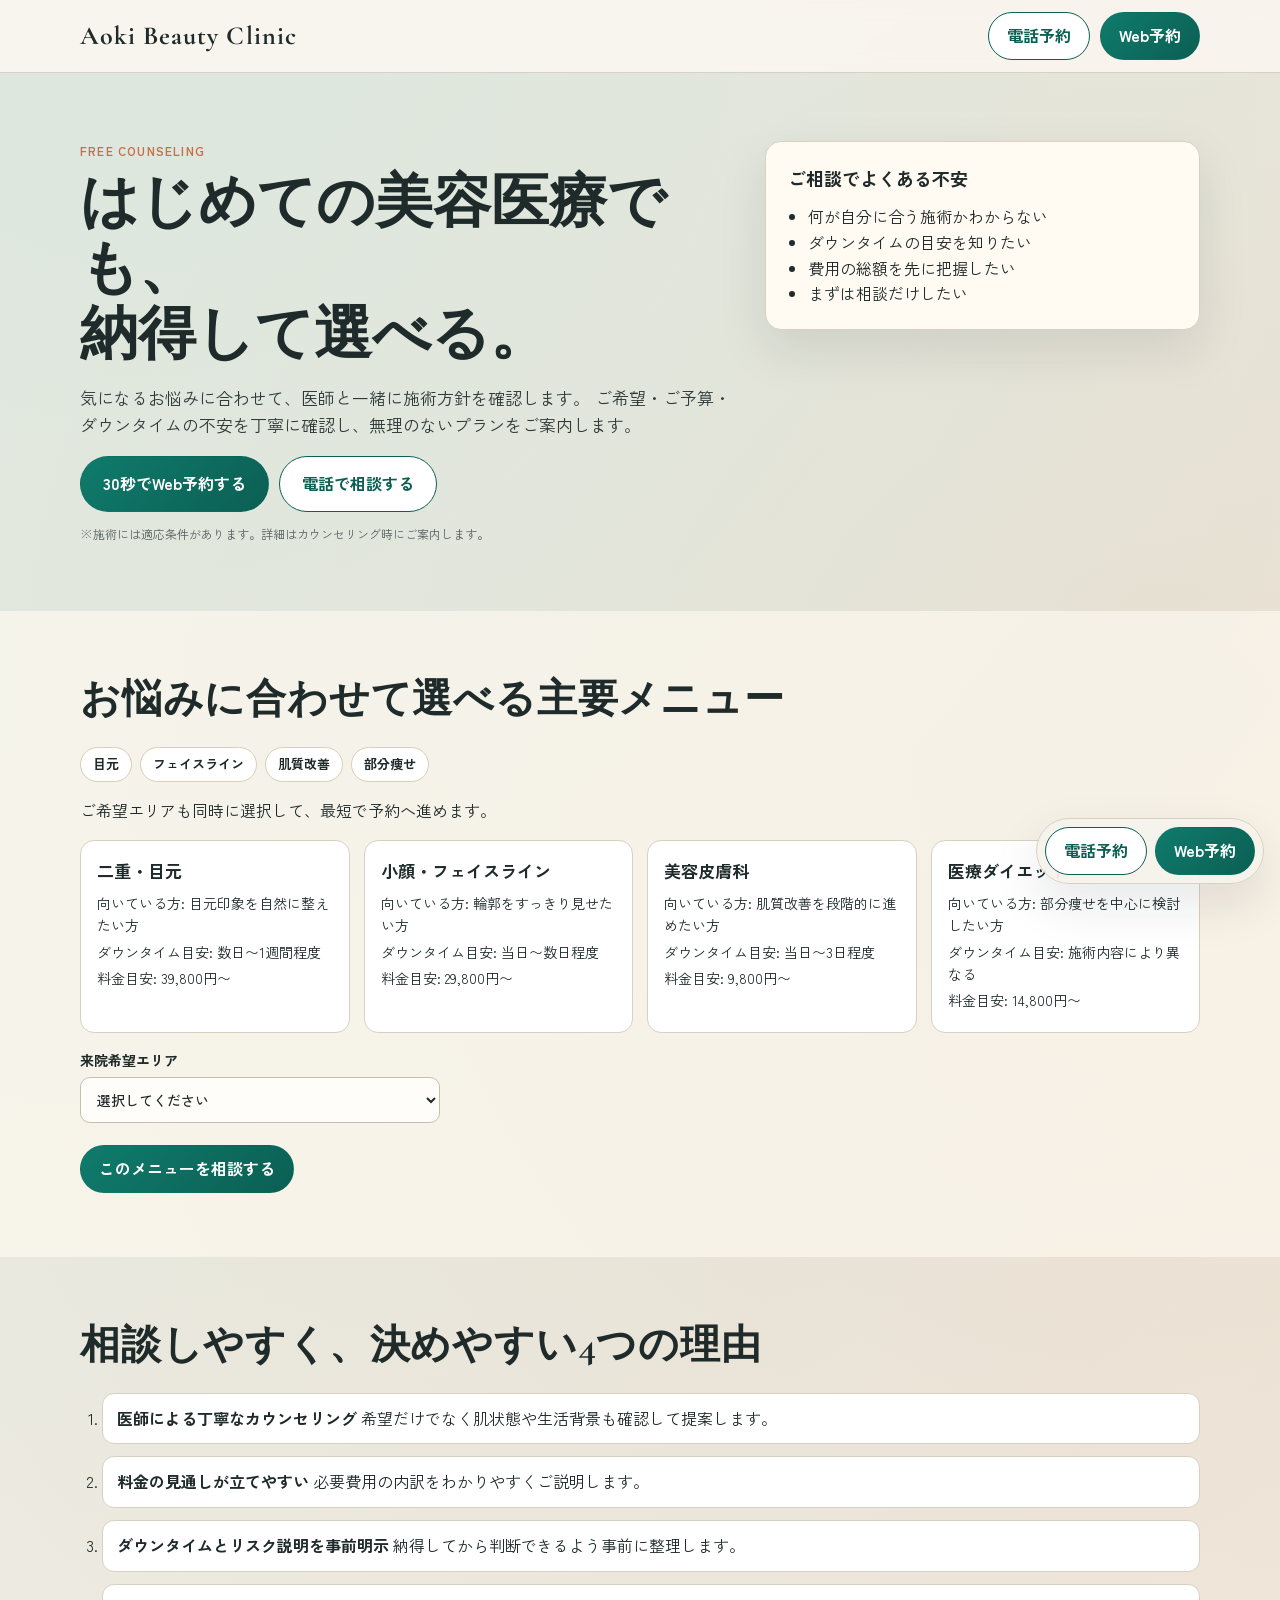
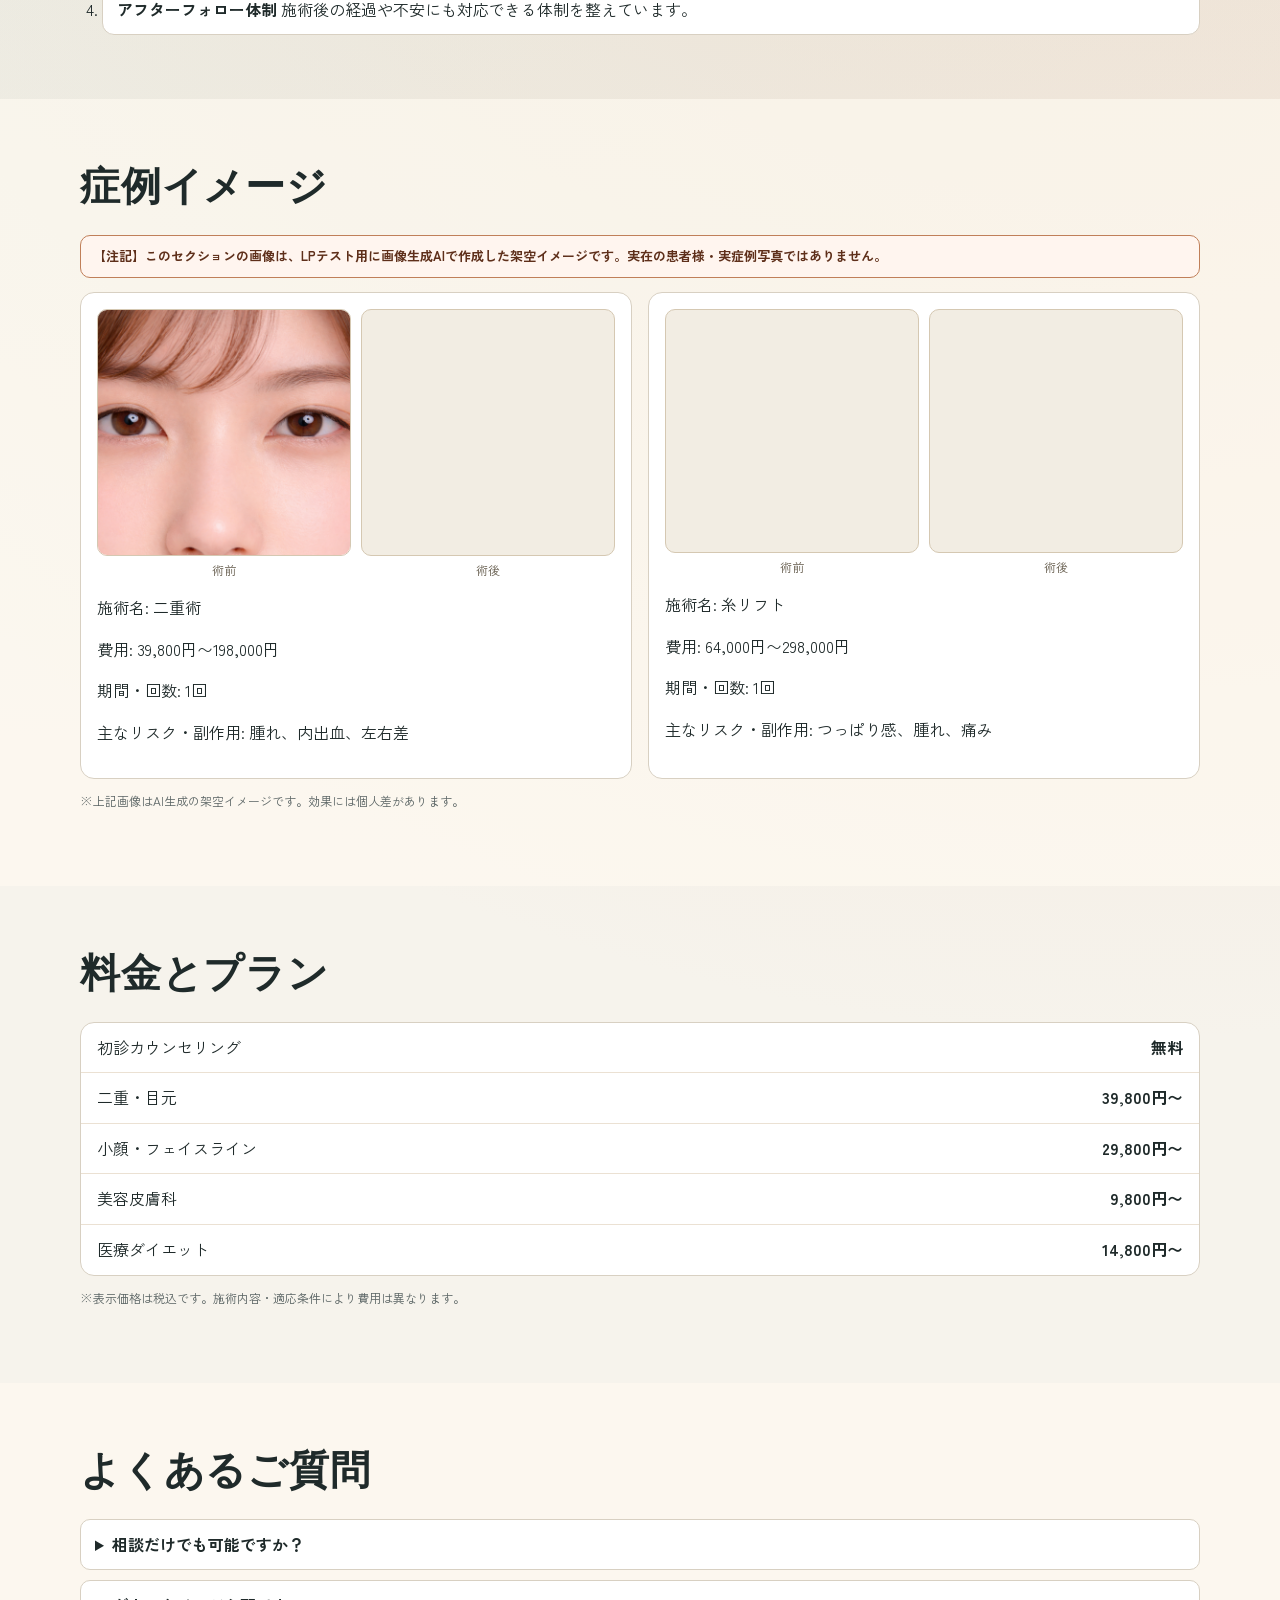
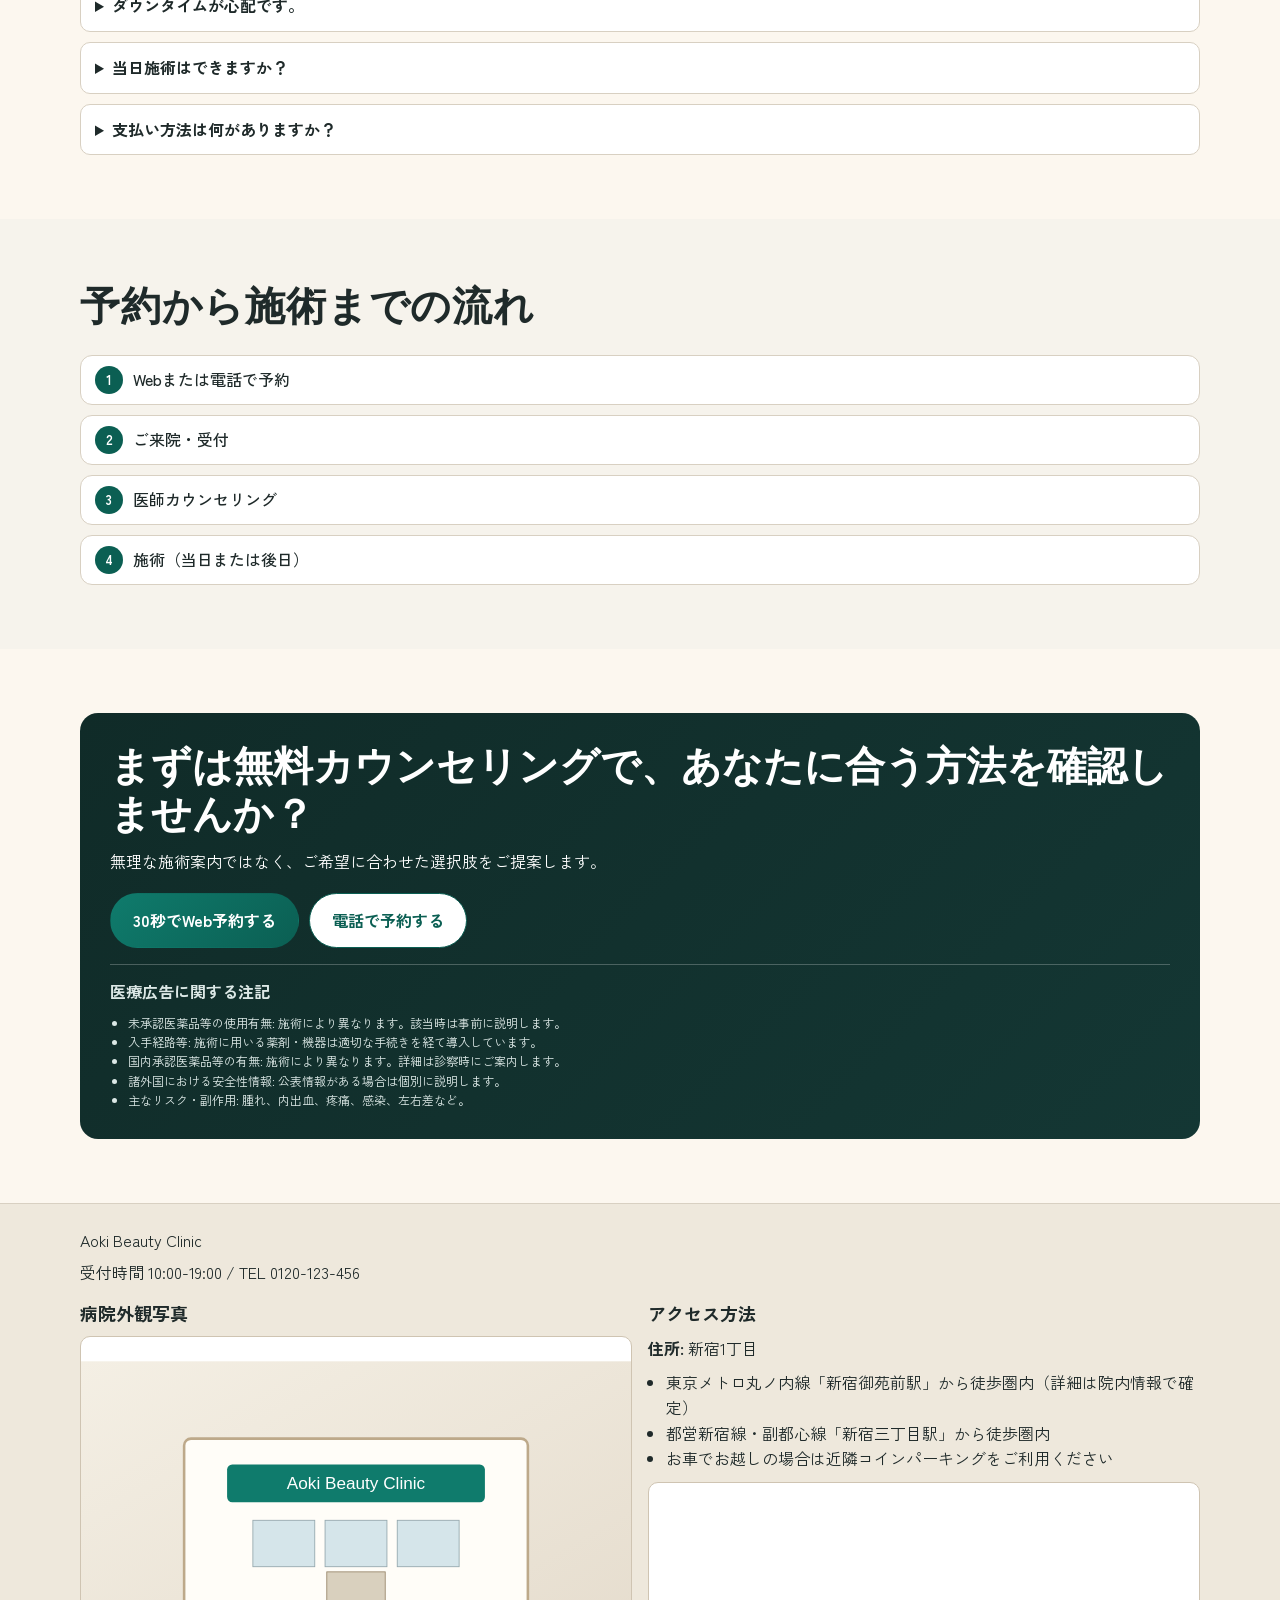
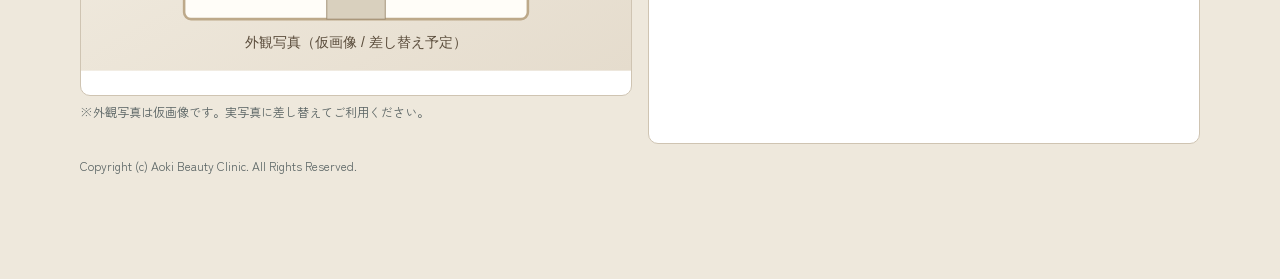
==== index.html @ e7539a64 "Add files via upload" ====
﻿<!doctype html>
<html lang="ja">
<head>
  <meta charset="UTF-8">
  <meta name="viewport" content="width=device-width, initial-scale=1">
  <title>無料カウンセリング予約 | Aoki Beauty Clinic</title>
  <meta name="description" content="はじめての美容医療でも納得して選べる。お悩みに合わせて医師が最適な施術をご提案。まずは無料カウンセリング予約へ。">
  <meta name="robots" content="index,follow">
  <link rel="canonical" href="https://example.com/lp/ad-lp-v1/">
  <meta property="og:type" content="website">
  <meta property="og:locale" content="ja_JP">
  <meta property="og:site_name" content="Aoki Beauty Clinic">
  <meta property="og:title" content="無料カウンセリング予約 | Aoki Beauty Clinic">
  <meta property="og:description" content="はじめての美容医療でも納得して選べる。お悩みに合わせて医師が施術方針をご提案。">
  <meta property="og:url" content="https://example.com/lp/ad-lp-v1/">
  <meta property="og:image" content="https://example.com/lp/ad-lp-v1/images/case-double-eyelid-after.jpg">
  <meta name="twitter:card" content="summary_large_image">
  <meta name="twitter:title" content="無料カウンセリング予約 | Aoki Beauty Clinic">
  <meta name="twitter:description" content="お悩みに合わせて施術方針を確認。まずは無料カウンセリングへ。">
  <meta name="twitter:image" content="https://example.com/lp/ad-lp-v1/images/case-double-eyelid-after.jpg">
  <link rel="preconnect" href="https://fonts.googleapis.com">
  <link rel="preconnect" href="https://fonts.gstatic.com" crossorigin>
  <link href="https://fonts.googleapis.com/css2?family=Cormorant+Garamond:wght@500;700&family=Zen+Kaku+Gothic+New:wght@400;500;700&display=swap" rel="stylesheet">
  <link rel="stylesheet" href="./assets/css/styles.css">
  <script>
    window.lpTrackingConfig = window.lpTrackingConfig || {
      gtmId: "",
      ga4Id: "",
      ga4SecondaryId: "",
      googleAdsId: "",
      googleAdsWebLabel: "",
      googleAdsTelLabel: "",
      metaPixelId: ""
    };
  </script>
  <script src="./assets/js/tracking-config.js"></script>
</head>
<body>
  <header class="lp-header">
    <div class="container lp-header-inner">
      <a href="#top" class="brand" aria-label="Aoki Beauty Clinic">Aoki Beauty Clinic</a>
      <div class="header-cta">
        <a class="btn btn-ghost" href="./phone-options.html" data-track="header_cta_tel_click">電話予約</a>
        <a class="btn btn-primary" href="./reservation-options.html" data-track="header_cta_web_click">Web予約</a>
      </div>
    </div>
  </header>

  <main id="top">
    <section class="hero">
      <div class="container hero-grid">
        <div class="hero-copy">
          <p class="eyebrow" data-reveal>FREE COUNSELING</p>
          <h1 data-reveal>はじめての美容医療でも、<br>納得して選べる。</h1>
          <p class="hero-lead" data-reveal>
            気になるお悩みに合わせて、医師と一緒に施術方針を確認します。
            ご希望・ご予算・ダウンタイムの不安を丁寧に確認し、無理のないプランをご案内します。
          </p>
          <div class="hero-cta" data-reveal>
            <a class="btn btn-primary btn-lg" href="./reservation-options.html" data-track="fv_cta_web_click">30秒でWeb予約する</a>
            <a class="btn btn-ghost btn-lg" href="./phone-options.html" data-track="fv_cta_tel_click">電話で相談する</a>
          </div>
          <p class="note" data-reveal>※施術には適応条件があります。詳細はカウンセリング時にご案内します。</p>
        </div>
        <aside class="hero-panel" data-reveal>
          <h2>ご相談でよくある不安</h2>
          <ul>
            <li>何が自分に合う施術かわからない</li>
            <li>ダウンタイムの目安を知りたい</li>
            <li>費用の総額を先に把握したい</li>
            <li>まずは相談だけしたい</li>
          </ul>
        </aside>
      </div>
    </section>

    <section class="section menu" id="menu">
      <div class="container">
        <h2 class="section-title" data-reveal>お悩みに合わせて選べる主要メニュー</h2>
        <div class="pain-tags" data-reveal>
          <span>目元</span>
          <span>フェイスライン</span>
          <span>肌質改善</span>
          <span>部分痩せ</span>
        </div>
        <p data-reveal>ご希望エリアも同時に選択して、最短で予約へ進めます。</p>
        <div class="cards">
          <article class="card" data-reveal>
            <h3>二重・目元</h3>
            <p>向いている方: 目元印象を自然に整えたい方</p>
            <p>ダウンタイム目安: 数日〜1週間程度</p>
            <p>料金目安: 39,800円〜</p>
          </article>
          <article class="card" data-reveal>
            <h3>小顔・フェイスライン</h3>
            <p>向いている方: 輪郭をすっきり見せたい方</p>
            <p>ダウンタイム目安: 当日〜数日程度</p>
            <p>料金目安: 29,800円〜</p>
          </article>
          <article class="card" data-reveal>
            <h3>美容皮膚科</h3>
            <p>向いている方: 肌質改善を段階的に進めたい方</p>
            <p>ダウンタイム目安: 当日〜3日程度</p>
            <p>料金目安: 9,800円〜</p>
          </article>
          <article class="card" data-reveal>
            <h3>医療ダイエット</h3>
            <p>向いている方: 部分痩せを中心に検討したい方</p>
            <p>ダウンタイム目安: 施術内容により異なる</p>
            <p>料金目安: 14,800円〜</p>
          </article>
        </div>
        <div class="quick-select" data-reveal>
          <label for="area-pick">
            来院希望エリア
            <select id="area-pick" name="area_pick" data-track="area_select_change">
              <option value="">選択してください</option>
              <option value="tokyo">東京</option>
              <option value="kanto">関東</option>
              <option value="kansai">関西</option>
              <option value="other">その他</option>
            </select>
          </label>
        </div>
        <div class="section-cta" data-reveal>
          <a class="btn btn-primary" href="./reservation-options.html" data-track="mid_cta_web_click">このメニューを相談する</a>
        </div>
      </div>
    </section>

    <section class="section reasons" id="reasons">
      <div class="container">
        <h2 class="section-title" data-reveal>相談しやすく、決めやすい4つの理由</h2>
        <ol class="reason-list">
          <li data-reveal><strong>医師による丁寧なカウンセリング</strong> 希望だけでなく肌状態や生活背景も確認して提案します。</li>
          <li data-reveal><strong>料金の見通しが立てやすい</strong> 必要費用の内訳をわかりやすくご説明します。</li>
          <li data-reveal><strong>ダウンタイムとリスク説明を事前明示</strong> 納得してから判断できるよう事前に整理します。</li>
          <li data-reveal><strong>アフターフォロー体制</strong> 施術後の経過や不安にも対応できる体制を整えています。</li>
        </ol>
      </div>
    </section>

    <section class="section case" id="case">
      <div class="container">
        <h2 class="section-title" data-reveal>症例イメージ</h2>
        <p class="ai-disclaimer" data-reveal>
          【注記】このセクションの画像は、LPテスト用に画像生成AIで作成した架空イメージです。実在の患者様・実症例写真ではありません。
        </p>
        <div class="case-grid">
          <article class="case-card" data-reveal>
            <div class="case-photo-grid" aria-label="二重術の症例写真">
              <figure>
                <img src="./assets/images/case-double-eyelid-before.jpg" width="246" height="247" loading="lazy" decoding="async" alt="二重術 症例 術前">
                <figcaption>術前</figcaption>
              </figure>
              <figure>
                <img src="./assets/images/case-double-eyelid-after.jpg" width="246" height="247" loading="lazy" decoding="async" alt="二重術 症例 術後">
                <figcaption>術後</figcaption>
              </figure>
            </div>
            <p>施術名: 二重術</p>
            <p>費用: 39,800円〜198,000円</p>
            <p>期間・回数: 1回</p>
            <p>主なリスク・副作用: 腫れ、内出血、左右差</p>
          </article>
          <article class="case-card" data-reveal>
            <div class="case-photo-grid" aria-label="糸リフトの症例写真">
              <figure>
                <img src="./assets/images/case-threadlift-before.jpg" width="500" height="244" loading="lazy" decoding="async" alt="糸リフト 症例 術前">
                <figcaption>術前</figcaption>
              </figure>
              <figure>
                <img src="./assets/images/case-threadlift-after.jpg" width="500" height="244" loading="lazy" decoding="async" alt="糸リフト 症例 術後">
                <figcaption>術後</figcaption>
              </figure>
            </div>
            <p>施術名: 糸リフト</p>
            <p>費用: 64,000円〜298,000円</p>
            <p>期間・回数: 1回</p>
            <p>主なリスク・副作用: つっぱり感、腫れ、痛み</p>
          </article>
        </div>
        <p class="note" data-reveal>※上記画像はAI生成の架空イメージです。効果には個人差があります。</p>
      </div>
    </section>

    <section class="section pricing" id="pricing">
      <div class="container">
        <h2 class="section-title" data-reveal>料金とプラン</h2>
        <div class="price-table" data-reveal>
          <div class="price-row">
            <p>初診カウンセリング</p>
            <p>無料</p>
          </div>
          <div class="price-row">
            <p>二重・目元</p>
            <p>39,800円〜</p>
          </div>
          <div class="price-row">
            <p>小顔・フェイスライン</p>
            <p>29,800円〜</p>
          </div>
          <div class="price-row">
            <p>美容皮膚科</p>
            <p>9,800円〜</p>
          </div>
          <div class="price-row">
            <p>医療ダイエット</p>
            <p>14,800円〜</p>
          </div>
        </div>
        <p class="note" data-reveal>※表示価格は税込です。施術内容・適応条件により費用は異なります。</p>
      </div>
    </section>

    <section class="section faq" id="faq">
      <div class="container">
        <h2 class="section-title" data-reveal>よくあるご質問</h2>
        <div class="faq-list">
          <details data-reveal>
            <summary>相談だけでも可能ですか？</summary>
            <p>はい。ご相談のみでも問題ありません。</p>
          </details>
          <details data-reveal>
            <summary>ダウンタイムが心配です。</summary>
            <p>施術ごとに目安をお伝えし、生活に合わせた選択を一緒に検討します。</p>
          </details>
          <details data-reveal>
            <summary>当日施術はできますか？</summary>
            <p>施術内容や予約状況によって異なります。まずはご相談ください。</p>
          </details>
          <details data-reveal>
            <summary>支払い方法は何がありますか？</summary>
            <p>現金・各種決済方法をご利用いただけます。詳細は来院時にご案内します。</p>
          </details>
        </div>
      </div>
    </section>

    <section class="section flow" id="flow">
      <div class="container">
        <h2 class="section-title" data-reveal>予約から施術までの流れ</h2>
        <ol class="flow-list">
          <li data-reveal><span>1</span>Webまたは電話で予約</li>
          <li data-reveal><span>2</span>ご来院・受付</li>
          <li data-reveal><span>3</span>医師カウンセリング</li>
          <li data-reveal><span>4</span>施術（当日または後日）</li>
        </ol>
      </div>
    </section>

    <section class="section final-cta" id="cta">
      <div class="container" data-reveal>
        <h2>まずは無料カウンセリングで、あなたに合う方法を確認しませんか？</h2>
        <p>無理な施術案内ではなく、ご希望に合わせた選択肢をご提案します。</p>
        <div class="final-cta-buttons">
          <a class="btn btn-primary btn-lg" href="./reservation-options.html" data-track="footer_cta_web_click">30秒でWeb予約する</a>
          <a class="btn btn-ghost btn-lg" href="./phone-options.html" data-track="footer_cta_tel_click">電話で予約する</a>
        </div>
        <div class="legal-inline">
          <h3>医療広告に関する注記</h3>
          <ul>
            <li>未承認医薬品等の使用有無: 施術により異なります。該当時は事前に説明します。</li>
            <li>入手経路等: 施術に用いる薬剤・機器は適切な手続きを経て導入しています。</li>
            <li>国内承認医薬品等の有無: 施術により異なります。詳細は診察時にご案内します。</li>
            <li>諸外国における安全性情報: 公表情報がある場合は個別に説明します。</li>
            <li>主なリスク・副作用: 腫れ、内出血、疼痛、感染、左右差など。</li>
          </ul>
        </div>
      </div>
    </section>
  </main>

  <footer class="lp-footer">
    <div class="container footer-inner">
      <p>Aoki Beauty Clinic</p>
      <p>受付時間 10:00-19:00 / TEL 0120-123-456</p>
      <section class="footer-access" aria-label="アクセス情報">
        <div class="footer-access-photo">
          <h3>病院外観写真</h3>
          <figure>
            <img src="./assets/images/clinic-exterior-placeholder.svg" width="640" height="360" loading="lazy" decoding="async" alt="病院外観写真（仮画像）">
            <figcaption>※外観写真は仮画像です。実写真に差し替えてご利用ください。</figcaption>
          </figure>
        </div>
        <div class="footer-access-info">
          <h3>アクセス方法</h3>
          <p><strong>住所:</strong> 新宿1丁目</p>
          <ul>
            <li>東京メトロ丸ノ内線「新宿御苑前駅」から徒歩圏内（詳細は院内情報で確定）</li>
            <li>都営新宿線・副都心線「新宿三丁目駅」から徒歩圏内</li>
            <li>お車でお越しの場合は近隣コインパーキングをご利用ください</li>
          </ul>
          <div class="map-wrap">
            <iframe
              title="Aoki Beauty Clinic アクセスマップ（新宿1丁目）"
              src="https://www.google.com/maps?q=%E6%96%B0%E5%AE%BF1%E4%B8%81%E7%9B%AE&output=embed"
              loading="lazy"
              referrerpolicy="no-referrer-when-downgrade"
              allowfullscreen>
            </iframe>
          </div>
        </div>
      </section>
      <p class="small">Copyright (c) Aoki Beauty Clinic. All Rights Reserved.</p>
    </div>
  </footer>

  <div class="sticky-cta" aria-label="固定予約導線">
    <a class="btn btn-ghost" href="./phone-options.html" data-track="sticky_cta_tel_click">電話予約</a>
    <a class="btn btn-primary" href="./reservation-options.html" data-track="sticky_cta_web_click">Web予約</a>
  </div>

  <script src="./assets/js/app.js"></script>
</body>
</html>
---- assets/css/styles.css ----
﻿:root {
  --bg: #f6f3ec;
  --bg-soft: #f0eadf;
  --paper: #fffaf2;
  --ink: #1f2a2a;
  --muted: #5a6464;
  --brand: #0f7b6c;
  --brand-dark: #0b5f53;
  --accent: #c86e47;
  --line: #d8d0c2;
  --radius: 16px;
  --shadow: 0 20px 50px rgba(19, 27, 26, 0.1);
}

* {
  box-sizing: border-box;
}

html,
body {
  margin: 0;
  padding: 0;
}

body {
  font-family: "Zen Kaku Gothic New", sans-serif;
  color: var(--ink);
  background:
    radial-gradient(circle at 10% 0%, #dce7de 0, transparent 45%),
    radial-gradient(circle at 90% 15%, #f0d8c6 0, transparent 42%),
    var(--bg);
  line-height: 1.6;
}

.container {
  width: min(1120px, 92%);
  margin: 0 auto;
}

.lp-header {
  position: sticky;
  top: 0;
  z-index: 60;
  background: rgba(250, 246, 239, 0.92);
  border-bottom: 1px solid var(--line);
  backdrop-filter: blur(8px);
}

.lp-header-inner {
  display: flex;
  align-items: center;
  justify-content: space-between;
  padding: 12px 0;
  gap: 16px;
}

.brand {
  text-decoration: none;
  color: var(--ink);
  font: 700 26px/1.1 "Cormorant Garamond", serif;
  letter-spacing: 0.04em;
}

.header-cta {
  display: flex;
  gap: 10px;
}

.btn {
  display: inline-flex;
  align-items: center;
  justify-content: center;
  border-radius: 999px;
  text-decoration: none;
  font-weight: 700;
  border: 1px solid transparent;
  transition: transform 0.2s ease, background-color 0.2s ease, color 0.2s ease;
  padding: 10px 18px;
}

.btn:hover {
  transform: translateY(-1px);
}

.btn-lg {
  padding: 14px 22px;
}

.btn-primary {
  color: #fff;
  background: linear-gradient(135deg, var(--brand), var(--brand-dark));
}

.btn-primary:hover {
  background: linear-gradient(135deg, #0b8978, #0a5349);
}

.btn-ghost {
  color: var(--brand-dark);
  background: #fff;
  border-color: var(--brand-dark);
}

.btn-ghost:hover {
  color: #fff;
  background: var(--brand-dark);
}

.hero {
  padding: 68px 0 56px;
}

.hero-grid {
  display: grid;
  grid-template-columns: 1.2fr 0.8fr;
  gap: 32px;
  align-items: start;
}

.eyebrow {
  margin: 0;
  color: var(--accent);
  letter-spacing: 0.1em;
  font-weight: 700;
  font-size: 12px;
}

h1 {
  margin: 10px 0 16px;
  font: 700 clamp(32px, 5vw, 58px)/1.14 "Cormorant Garamond", serif;
}

.hero-lead {
  margin: 0 0 18px;
  font-size: 17px;
  color: #2f3b3a;
}

.hero-cta {
  display: flex;
  flex-wrap: wrap;
  gap: 10px;
}

.note {
  color: var(--muted);
  font-size: 12px;
  margin-top: 12px;
}

.hero-panel {
  background: var(--paper);
  border: 1px solid var(--line);
  border-radius: var(--radius);
  box-shadow: var(--shadow);
  padding: 22px;
}

.hero-panel h2 {
  margin: 0 0 12px;
  font-size: 18px;
}

.hero-panel ul {
  margin: 0;
  padding-left: 20px;
}

.section {
  padding: 64px 0;
}

.section:nth-child(even) {
  background: rgba(255, 250, 242, 0.65);
}

.section-title {
  margin: 0 0 24px;
  font: 700 clamp(27px, 4vw, 40px)/1.2 "Cormorant Garamond", serif;
  letter-spacing: 0.02em;
}

.pain-tags {
  display: flex;
  flex-wrap: wrap;
  gap: 8px;
  margin-bottom: 14px;
}

.pain-tags span {
  display: inline-flex;
  padding: 6px 12px;
  border-radius: 999px;
  border: 1px solid #dbcdb6;
  background: #fff;
  font-size: 13px;
  font-weight: 700;
}

.cards {
  display: grid;
  grid-template-columns: repeat(4, 1fr);
  gap: 14px;
}

.card {
  background: #fff;
  border: 1px solid var(--line);
  border-radius: 14px;
  padding: 16px;
}

.card h3 {
  margin: 0 0 8px;
  font-size: 17px;
}

.card p {
  margin: 4px 0;
  font-size: 14px;
}

.section-cta {
  margin-top: 22px;
}

.quick-select {
  margin-top: 16px;
}

.quick-select label {
  display: grid;
  gap: 6px;
  max-width: 360px;
  font-weight: 700;
  font-size: 14px;
}

.quick-select select {
  border: 1px solid #c8bfaf;
  border-radius: 10px;
  padding: 11px 12px;
  font: 500 14px/1.2 "Zen Kaku Gothic New", sans-serif;
  background: #fffdf9;
  color: var(--ink);
}

.quick-select select:focus {
  outline: 2px solid rgba(15, 123, 108, 0.3);
  border-color: var(--brand);
}

.reason-list {
  margin: 0;
  padding-left: 22px;
  display: grid;
  gap: 12px;
}

.reason-list li {
  background: #fff;
  border: 1px solid var(--line);
  border-radius: 12px;
  padding: 12px 14px;
}

.case-grid {
  display: grid;
  grid-template-columns: repeat(2, 1fr);
  gap: 16px;
}

.case-card {
  background: #fff;
  border: 1px solid var(--line);
  border-radius: 14px;
  padding: 16px;
}

.ai-disclaimer {
  margin: 0 0 14px;
  padding: 10px 12px;
  border: 1px solid #c07f59;
  border-radius: 10px;
  background: #fff5ef;
  color: #5e2f1a;
  font-size: 13px;
  font-weight: 700;
}

.case-photo-grid {
  display: grid;
  grid-template-columns: repeat(2, 1fr);
  gap: 10px;
  margin-bottom: 12px;
}

.case-photo-grid figure {
  margin: 0;
}

.case-photo-grid img {
  display: block;
  width: 100%;
  aspect-ratio: 1 / 1;
  object-fit: cover;
  border-radius: 10px;
  border: 1px solid #d5c8b2;
  background: #f2ede3;
}

.case-photo-grid figcaption {
  margin-top: 4px;
  text-align: center;
  font-size: 12px;
  color: #665d4e;
}

.price-table {
  background: #fff;
  border: 1px solid var(--line);
  border-radius: 14px;
  overflow: hidden;
}

.price-row {
  display: flex;
  align-items: center;
  justify-content: space-between;
  padding: 12px 16px;
  border-bottom: 1px solid #ebe1d3;
}

.price-row:last-child {
  border-bottom: none;
}

.price-row p {
  margin: 0;
}

.price-row p:last-child {
  font-weight: 700;
}

.faq-list {
  display: grid;
  gap: 10px;
}

details {
  background: #fff;
  border: 1px solid var(--line);
  border-radius: 10px;
  padding: 12px 14px;
}

summary {
  cursor: pointer;
  font-weight: 700;
}

details p {
  margin: 8px 0 0;
}

.flow-list {
  margin: 0;
  padding: 0;
  list-style: none;
  display: grid;
  gap: 10px;
}

.flow-list li {
  display: flex;
  align-items: center;
  gap: 10px;
  background: #fff;
  border: 1px solid var(--line);
  border-radius: 12px;
  padding: 10px 14px;
  font-weight: 500;
}

.flow-list span {
  display: inline-grid;
  place-items: center;
  width: 28px;
  height: 28px;
  border-radius: 999px;
  background: var(--brand-dark);
  color: #fff;
  font-size: 13px;
  font-weight: 700;
}

.final-cta .container {
  background: linear-gradient(135deg, #102b28, #143734);
  color: #fff;
  border-radius: 18px;
  padding: 30px;
}

.final-cta h2 {
  margin: 0 0 10px;
  font: 700 clamp(26px, 4vw, 40px)/1.2 "Cormorant Garamond", serif;
}

.final-cta p {
  margin: 0 0 18px;
}

.final-cta-buttons {
  display: flex;
  flex-wrap: wrap;
  gap: 10px;
}

.legal-inline {
  margin-top: 16px;
  padding-top: 14px;
  border-top: 1px solid rgba(255, 255, 255, 0.24);
  color: #dce8e6;
}

.legal-inline h3 {
  margin: 0 0 8px;
  font-size: 16px;
}

.legal-inline ul {
  margin: 0;
  padding-left: 18px;
  font-size: 12px;
}

.lp-footer {
  border-top: 1px solid var(--line);
  background: #eee8dc;
}

.footer-inner {
  padding: 24px 0 98px;
}

.footer-inner p {
  margin: 0 0 6px;
}

.footer-access {
  margin: 14px 0 12px;
  display: grid;
  grid-template-columns: 1fr 1fr;
  gap: 16px;
}

.footer-access h3 {
  margin: 0 0 8px;
  font-size: 18px;
}

.footer-access figure {
  margin: 0;
}

.footer-access img {
  display: block;
  width: 100%;
  border-radius: 10px;
  border: 1px solid #cfc4b2;
  background: #fff;
}

.footer-access figcaption {
  margin-top: 6px;
  font-size: 12px;
  color: var(--muted);
}

.footer-access-info p {
  margin: 0 0 8px;
}

.footer-access-info ul {
  margin: 0 0 10px;
  padding-left: 18px;
}

.map-wrap {
  border: 1px solid #cfc4b2;
  border-radius: 10px;
  overflow: hidden;
  background: #fff;
}

.map-wrap iframe {
  display: block;
  width: 100%;
  min-height: 260px;
  border: 0;
}

.small {
  font-size: 12px;
  color: var(--muted);
}

.sticky-cta {
  position: fixed;
  right: 16px;
  bottom: 16px;
  z-index: 70;
  display: flex;
  gap: 8px;
  background: rgba(246, 243, 236, 0.95);
  border: 1px solid var(--line);
  border-radius: 999px;
  padding: 8px;
  box-shadow: var(--shadow);
}

[data-reveal] {
  opacity: 0;
  transform: translateY(14px);
  transition: opacity 0.6s ease, transform 0.6s ease;
}

[data-reveal].is-visible {
  opacity: 1;
  transform: translateY(0);
}

@media (max-width: 980px) {
  .hero-grid {
    grid-template-columns: 1fr;
  }

  .cards {
    grid-template-columns: repeat(2, 1fr);
  }
}

@media (max-width: 700px) {
  .brand {
    font-size: 22px;
  }

  .header-cta {
    display: none;
  }

  .section {
    padding: 54px 0;
  }

  .cards,
  .case-grid {
    grid-template-columns: 1fr;
  }

  .sticky-cta {
    right: 0;
    left: 0;
    bottom: 0;
    border-radius: 0;
    border-left: none;
    border-right: none;
    padding: 10px;
  }

  .sticky-cta .btn {
    flex: 1;
  }

  .footer-access {
    grid-template-columns: 1fr;
  }
}

.options-page {
  min-height: 100vh;
}

.option-block {
  margin-top: 28px;
}

.option-block h2 {
  margin: 0 0 10px;
  font: 700 clamp(24px, 3.6vw, 34px)/1.2 "Cormorant Garamond", serif;
}

.option-table-wrap {
  overflow-x: auto;
  background: #fff;
  border: 1px solid var(--line);
  border-radius: 12px;
}

.option-table {
  width: 100%;
  border-collapse: collapse;
  min-width: 760px;
}

.option-table th,
.option-table td {
  border-bottom: 1px solid #e5dac8;
  padding: 12px;
  text-align: left;
  vertical-align: top;
  font-size: 14px;
}

.option-table th {
  background: #f6efe3;
  font-weight: 700;
}

.option-table tr:last-child td {
  border-bottom: none;
}

.text-link {
  color: var(--brand-dark);
  font-weight: 700;
}
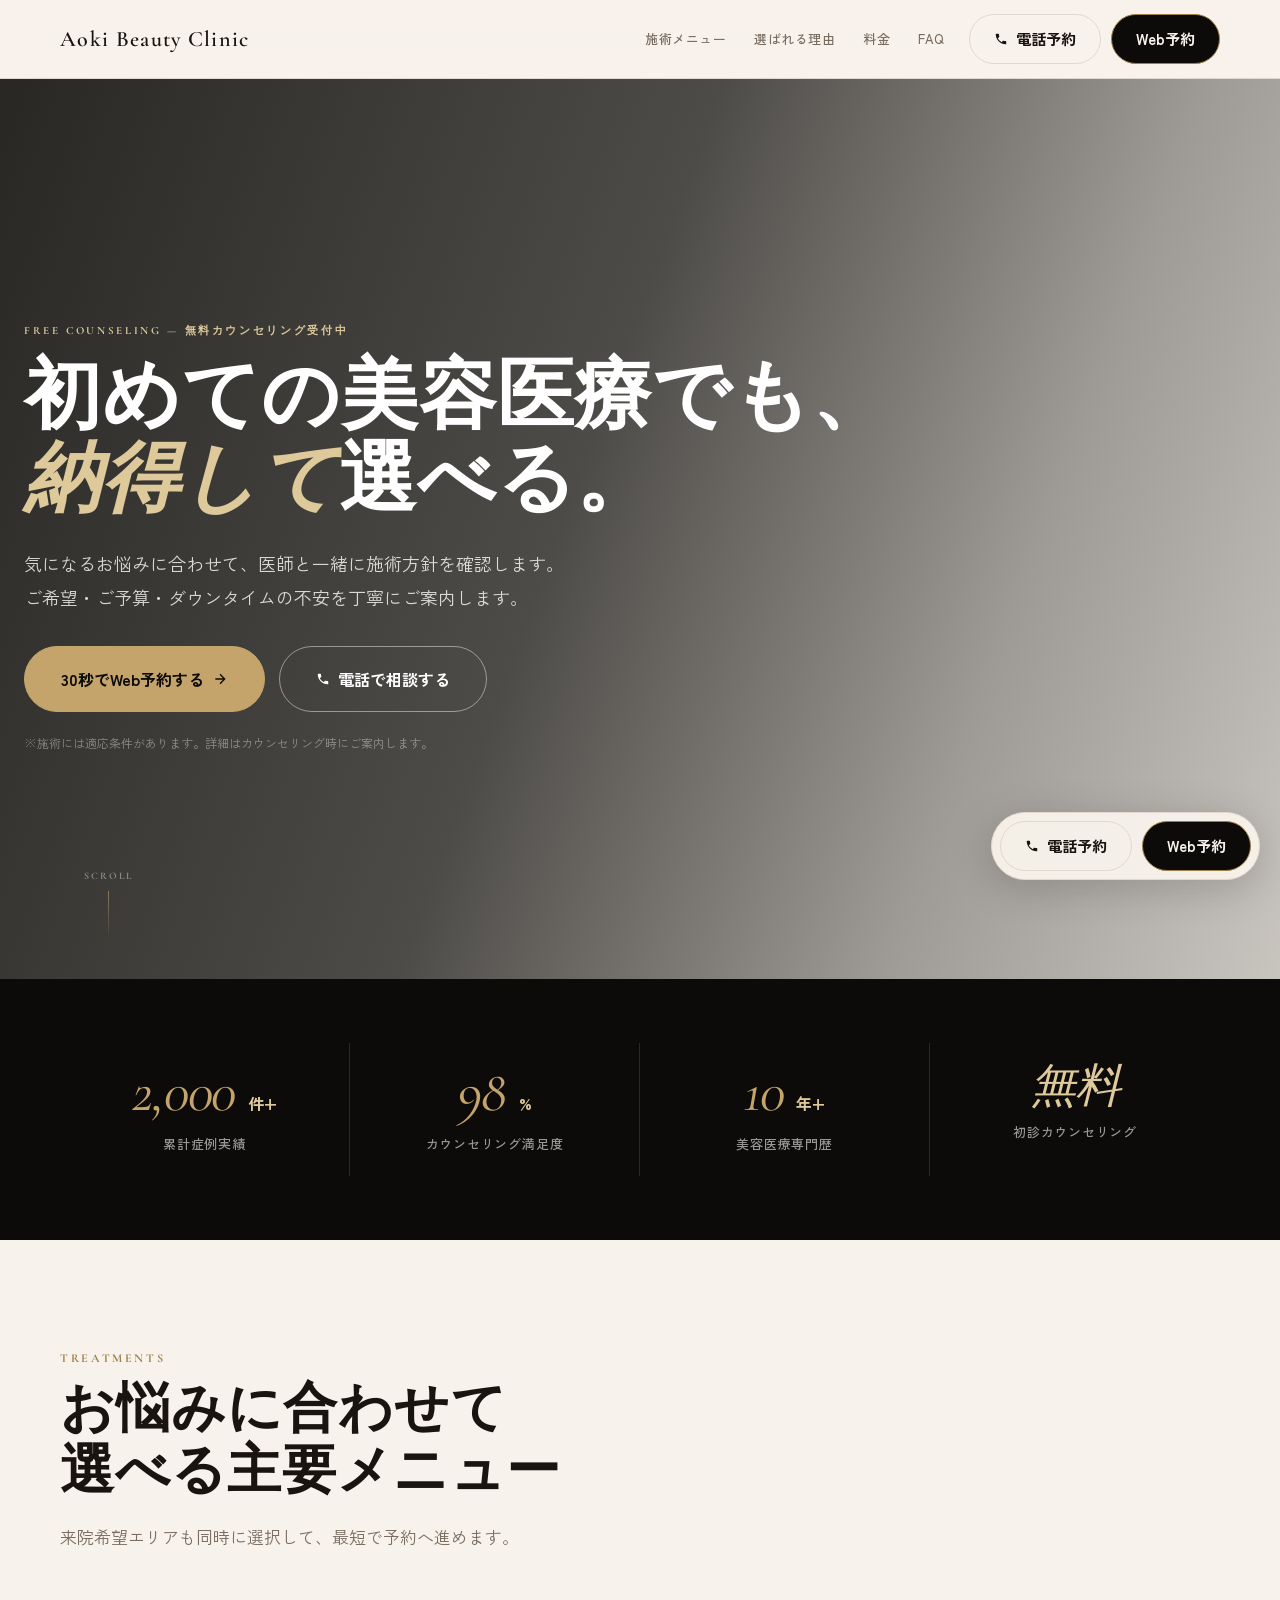
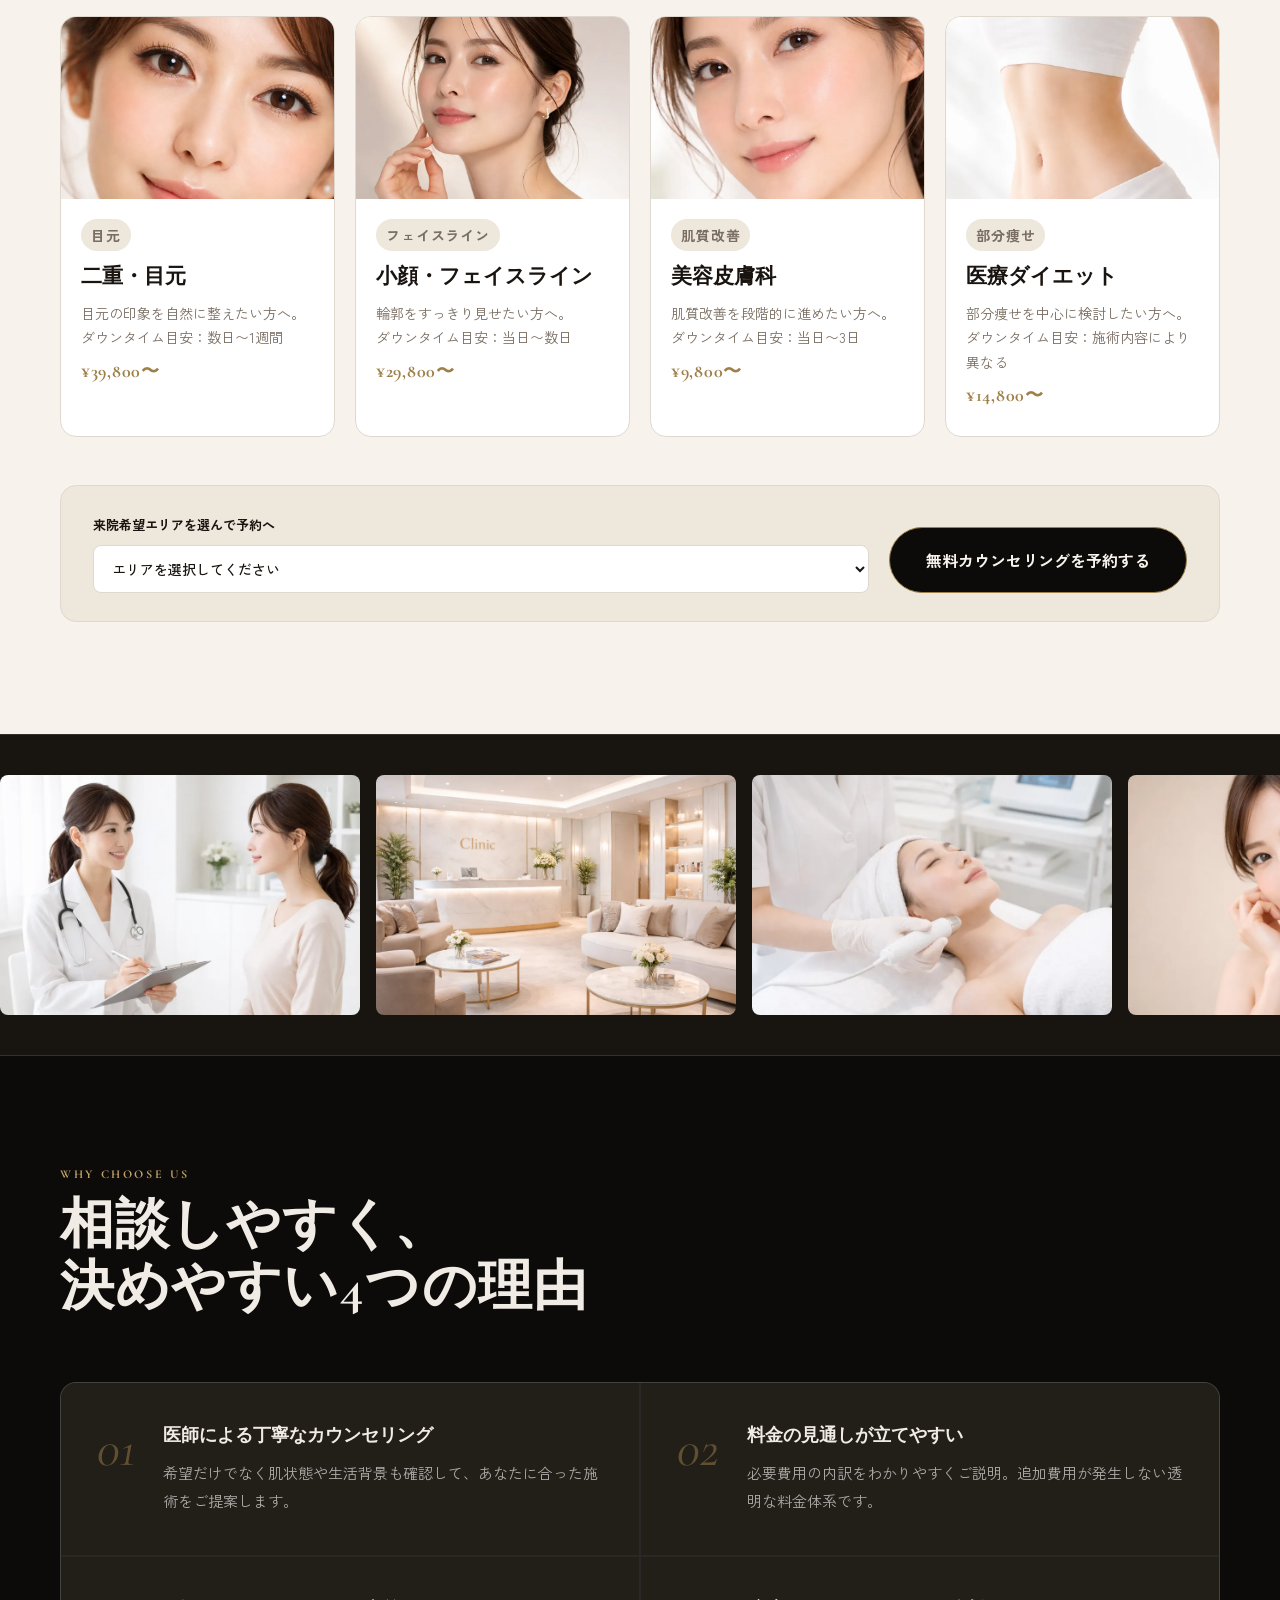
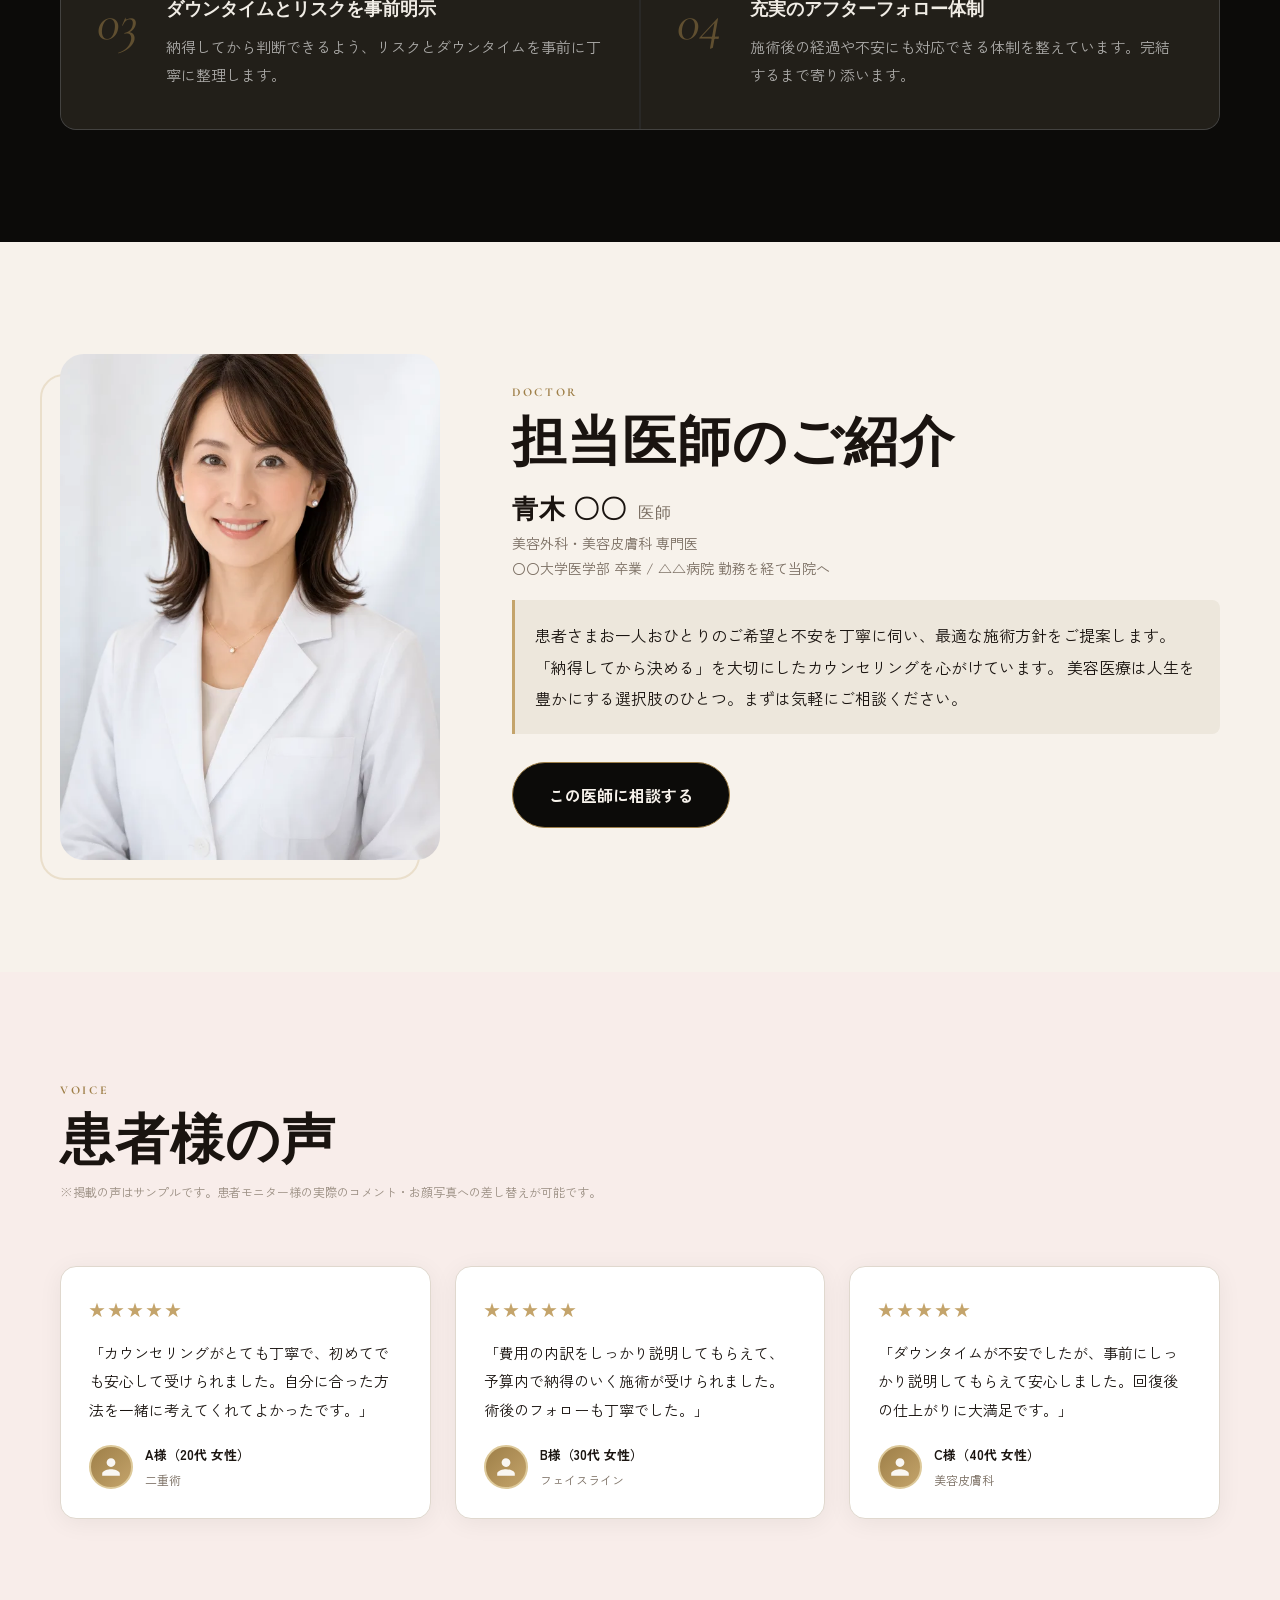
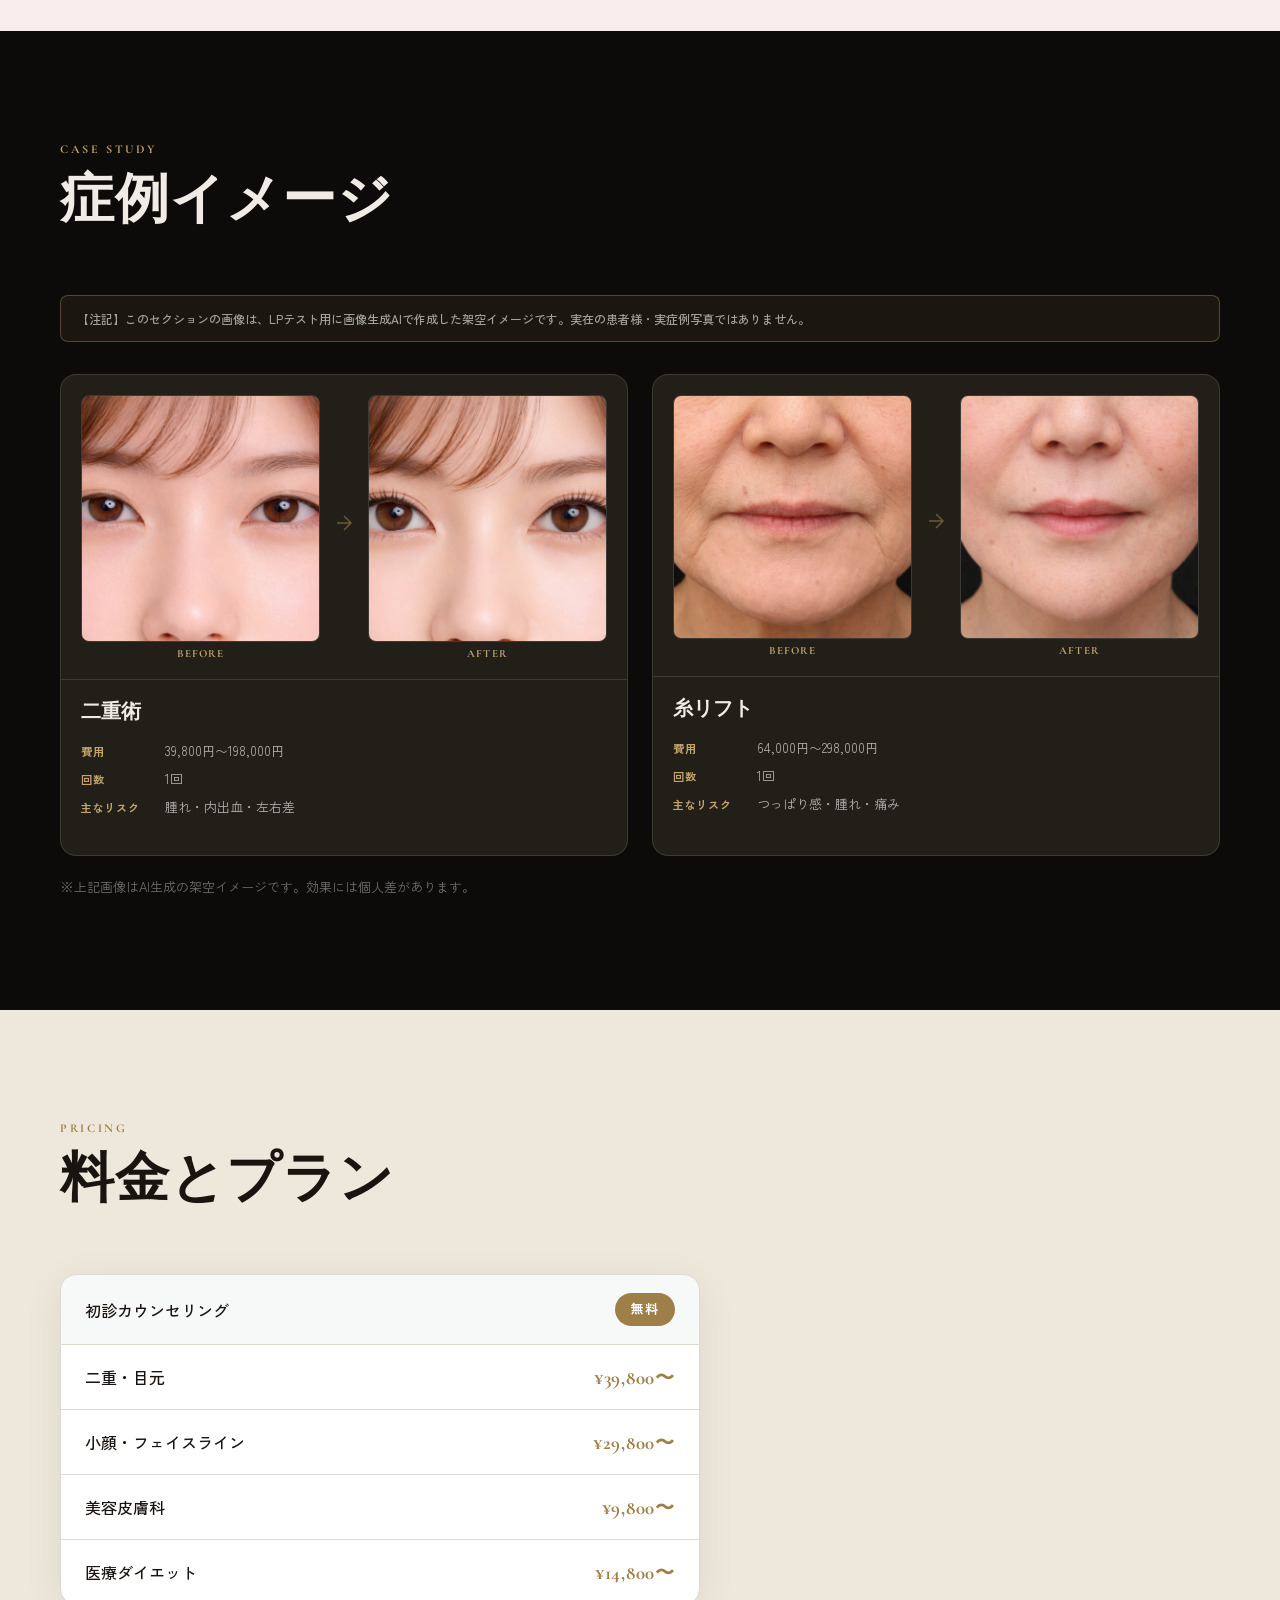
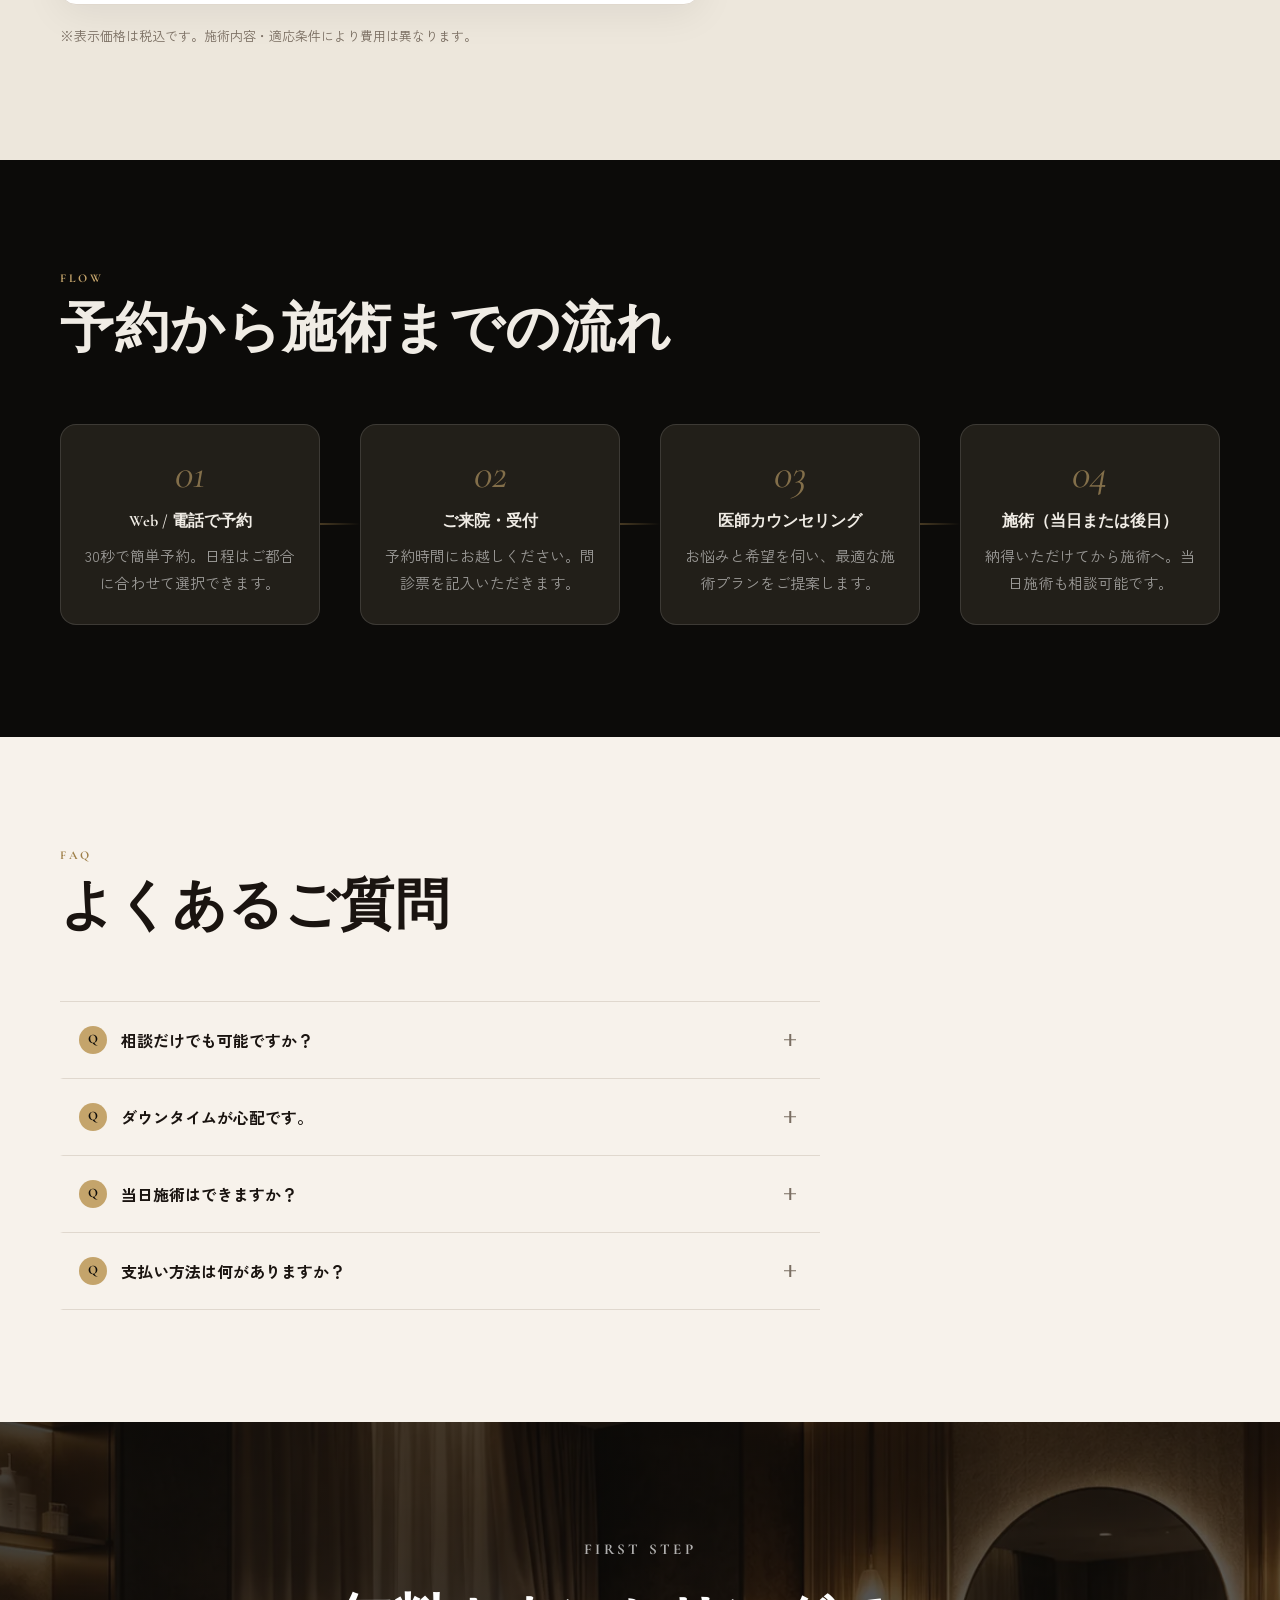
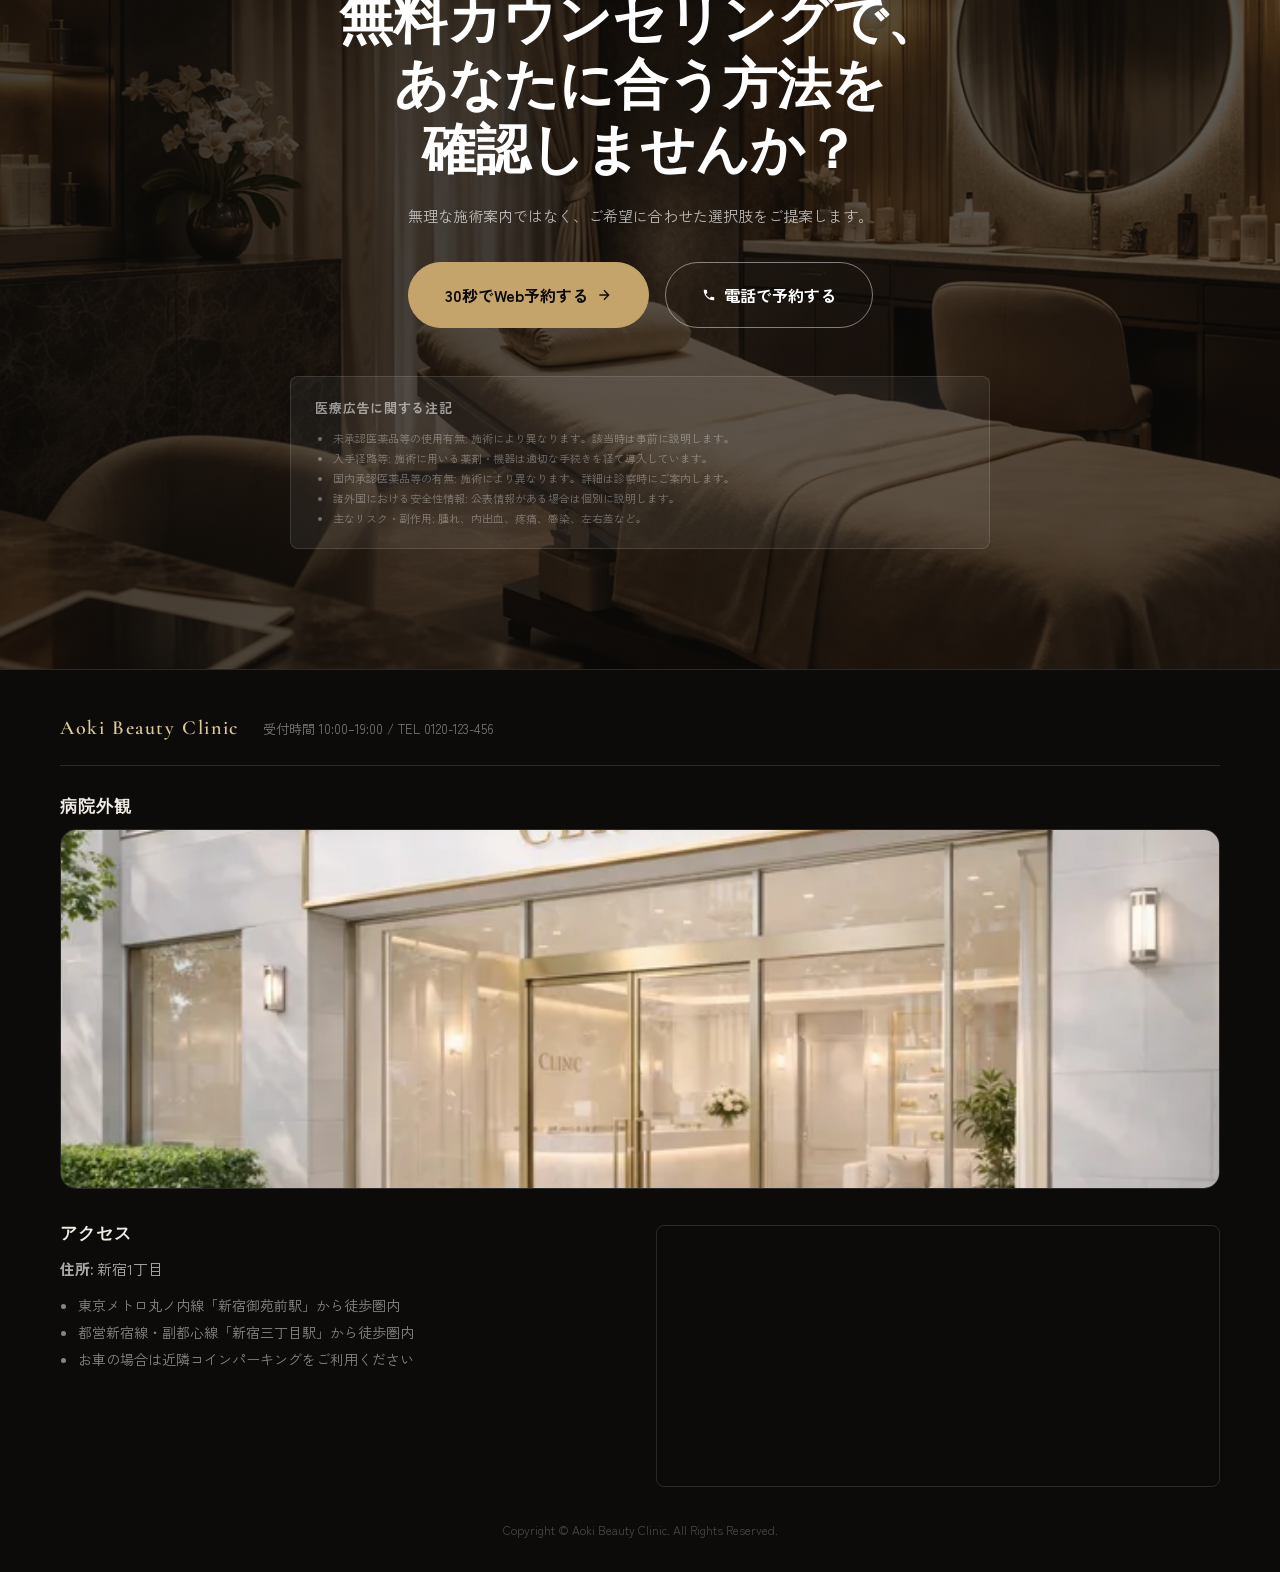
==== commit eda1207d: "Add files via upload" ====
--- a/index.html
+++ b/index.html
@@ -1,4 +1,4 @@
-﻿<!doctype html>
+<!doctype html>
 <html lang="ja">
 <head>
   <meta charset="UTF-8">
@@ -20,7 +20,7 @@
   <meta name="twitter:image" content="https://example.com/lp/ad-lp-v1/images/case-double-eyelid-after.jpg">
   <link rel="preconnect" href="https://fonts.googleapis.com">
   <link rel="preconnect" href="https://fonts.gstatic.com" crossorigin>
-  <link href="https://fonts.googleapis.com/css2?family=Cormorant+Garamond:wght@500;700&family=Zen+Kaku+Gothic+New:wght@400;500;700&display=swap" rel="stylesheet">
+  <link href="https://fonts.googleapis.com/css2?family=Cormorant+Garamond:ital,wght@0,400;0,500;0,700;1,400;1,700&family=Zen+Kaku+Gothic+New:wght@400;500;700&display=swap" rel="stylesheet">
   <link rel="stylesheet" href="./assets/css/styles.css">
   <script>
     window.lpTrackingConfig = window.lpTrackingConfig || {
@@ -36,228 +36,484 @@
   <script src="./assets/js/tracking-config.js"></script>
 </head>
 <body>
-  <header class="lp-header">
-    <div class="container lp-header-inner">
-      <a href="#top" class="brand" aria-label="Aoki Beauty Clinic">Aoki Beauty Clinic</a>
+
+  <!-- ══════════════════ HEADER ══════════════════ -->
+  <header class="site-header" id="site-header">
+    <div class="container header-inner">
+      <a href="#top" class="brand" aria-label="Aoki Beauty Clinic">
+        <span class="brand-en">Aoki Beauty Clinic</span>
+      </a>
+      <nav class="header-nav" aria-label="ページ内ナビゲーション">
+        <a href="#treatments">施術メニュー</a>
+        <a href="#reasons">選ばれる理由</a>
+        <a href="#pricing">料金</a>
+        <a href="#faq">FAQ</a>
+      </nav>
       <div class="header-cta">
-        <a class="btn btn-ghost" href="./phone-options.html" data-track="header_cta_tel_click">電話予約</a>
+        <a class="btn btn-tel" href="./phone-options.html" data-track="header_cta_tel_click">
+          <svg width="14" height="14" viewBox="0 0 24 24" fill="currentColor" aria-hidden="true"><path d="M6.6 10.8c1.4 2.8 3.8 5.1 6.6 6.6l2.2-2.2c.3-.3.7-.4 1-.2 1.1.4 2.3.6 3.6.6.6 0 1 .4 1 1V20c0 .6-.4 1-1 1-9.4 0-17-7.6-17-17 0-.6.4-1 1-1h3.5c.6 0 1 .4 1 1 0 1.3.2 2.5.6 3.6.1.3 0 .7-.2 1L6.6 10.8z"/></svg>
+          電話予約
+        </a>
         <a class="btn btn-primary" href="./reservation-options.html" data-track="header_cta_web_click">Web予約</a>
       </div>
     </div>
   </header>
 
   <main id="top">
-    <section class="hero">
-      <div class="container hero-grid">
-        <div class="hero-copy">
-          <p class="eyebrow" data-reveal>FREE COUNSELING</p>
-          <h1 data-reveal>はじめての美容医療でも、<br>納得して選べる。</h1>
-          <p class="hero-lead" data-reveal>
-            気になるお悩みに合わせて、医師と一緒に施術方針を確認します。
-            ご希望・ご予算・ダウンタイムの不安を丁寧に確認し、無理のないプランをご案内します。
-          </p>
-          <div class="hero-cta" data-reveal>
-            <a class="btn btn-primary btn-lg" href="./reservation-options.html" data-track="fv_cta_web_click">30秒でWeb予約する</a>
-            <a class="btn btn-ghost btn-lg" href="./phone-options.html" data-track="fv_cta_tel_click">電話で相談する</a>
-          </div>
-          <p class="note" data-reveal>※施術には適応条件があります。詳細はカウンセリング時にご案内します。</p>
-        </div>
-        <aside class="hero-panel" data-reveal>
-          <h2>ご相談でよくある不安</h2>
-          <ul>
-            <li>何が自分に合う施術かわからない</li>
-            <li>ダウンタイムの目安を知りたい</li>
-            <li>費用の総額を先に把握したい</li>
-            <li>まずは相談だけしたい</li>
-          </ul>
-        </aside>
-      </div>
-    </section>
-
-    <section class="section menu" id="menu">
-      <div class="container">
-        <h2 class="section-title" data-reveal>お悩みに合わせて選べる主要メニュー</h2>
-        <div class="pain-tags" data-reveal>
-          <span>目元</span>
-          <span>フェイスライン</span>
-          <span>肌質改善</span>
-          <span>部分痩せ</span>
-        </div>
-        <p data-reveal>ご希望エリアも同時に選択して、最短で予約へ進めます。</p>
-        <div class="cards">
-          <article class="card" data-reveal>
-            <h3>二重・目元</h3>
-            <p>向いている方: 目元印象を自然に整えたい方</p>
-            <p>ダウンタイム目安: 数日〜1週間程度</p>
-            <p>料金目安: 39,800円〜</p>
-          </article>
-          <article class="card" data-reveal>
-            <h3>小顔・フェイスライン</h3>
-            <p>向いている方: 輪郭をすっきり見せたい方</p>
-            <p>ダウンタイム目安: 当日〜数日程度</p>
-            <p>料金目安: 29,800円〜</p>
-          </article>
-          <article class="card" data-reveal>
-            <h3>美容皮膚科</h3>
-            <p>向いている方: 肌質改善を段階的に進めたい方</p>
-            <p>ダウンタイム目安: 当日〜3日程度</p>
-            <p>料金目安: 9,800円〜</p>
-          </article>
-          <article class="card" data-reveal>
-            <h3>医療ダイエット</h3>
-            <p>向いている方: 部分痩せを中心に検討したい方</p>
-            <p>ダウンタイム目安: 施術内容により異なる</p>
-            <p>料金目安: 14,800円〜</p>
-          </article>
-        </div>
-        <div class="quick-select" data-reveal>
-          <label for="area-pick">
-            来院希望エリア
+
+    <!-- ══════════════════ HERO ══════════════════ -->
+    <section class="hero" id="hero">
+      <div class="hero-bg">
+        <picture>
+          <source media="(max-width: 780px)" srcset="./assets/images/hero-bg-sp.webp" width="750" height="1334">
+          <img src="./assets/images/hero-bg.webp" width="1920" height="1080" fetchpriority="high" decoding="async" alt="" aria-hidden="true" class="hero-bg-img">
+        </picture>
+      </div>
+      <div class="hero-overlay" aria-hidden="true"></div>
+      <div class="hero-sp-logo" aria-hidden="true">Aoki Beauty Clinic</div>
+      <div class="container hero-content">
+        <p class="eyebrow eyebrow--gold" data-reveal>FREE COUNSELING — 無料カウンセリング受付中</p>
+        <h1 data-reveal>
+          初めての美容医療でも、<br>
+          <em>納得して</em>選べる。
+        </h1>
+        <p class="hero-lead" data-reveal>
+          気になるお悩みに合わせて、医師と一緒に施術方針を確認します。<br>
+          ご希望・ご予算・ダウンタイムの不安を丁寧にご案内します。
+        </p>
+        <div class="hero-cta" data-reveal>
+          <a class="btn btn-gold btn-lg" href="./reservation-options.html" data-track="fv_cta_web_click" data-conversion="web">
+            30秒でWeb予約する
+            <svg width="16" height="16" viewBox="0 0 24 24" fill="none" stroke="currentColor" stroke-width="2" aria-hidden="true"><path d="M5 12h14M12 5l7 7-7 7"/></svg>
+          </a>
+          <a class="btn btn-outline-light btn-lg" href="./phone-options.html" data-track="fv_cta_tel_click" data-conversion="tel">
+            <svg width="14" height="14" viewBox="0 0 24 24" fill="currentColor" aria-hidden="true"><path d="M6.6 10.8c1.4 2.8 3.8 5.1 6.6 6.6l2.2-2.2c.3-.3.7-.4 1-.2 1.1.4 2.3.6 3.6.6.6 0 1 .4 1 1V20c0 .6-.4 1-1 1-9.4 0-17-7.6-17-17 0-.6.4-1 1-1h3.5c.6 0 1 .4 1 1 0 1.3.2 2.5.6 3.6.1.3 0 .7-.2 1L6.6 10.8z"/></svg>
+            電話で相談する
+          </a>
+        </div>
+        <p class="hero-note" data-reveal>※施術には適応条件があります。詳細はカウンセリング時にご案内します。</p>
+      </div>
+      <div class="hero-scroll" aria-hidden="true">
+        <span class="hero-scroll-label">Scroll</span>
+        <span class="hero-scroll-line"></span>
+      </div>
+    </section>
+
+    <!-- ══════════════════ NUMBERS ══════════════════ -->
+    <section class="section-numbers">
+      <div class="container">
+        <div class="numbers-grid">
+          <div class="number-item" data-reveal>
+            <span class="number-val">
+              <span class="count" data-target="2000">0</span>
+              <span class="number-unit">件+</span>
+            </span>
+            <span class="number-label">累計症例実績</span>
+          </div>
+          <div class="number-item" data-reveal>
+            <span class="number-val">
+              <span class="count" data-target="98">0</span>
+              <span class="number-unit">%</span>
+            </span>
+            <span class="number-label">カウンセリング満足度</span>
+          </div>
+          <div class="number-item" data-reveal>
+            <span class="number-val">
+              <span class="count" data-target="10">0</span>
+              <span class="number-unit">年+</span>
+            </span>
+            <span class="number-label">美容医療専門歴</span>
+          </div>
+          <div class="number-item" data-reveal>
+            <span class="number-val number-val--free">無料</span>
+            <span class="number-label">初診カウンセリング</span>
+          </div>
+        </div>
+      </div>
+    </section>
+
+    <!-- ══════════════════ TREATMENTS ══════════════════ -->
+    <section class="section section-treatments" id="treatments">
+      <div class="container">
+        <div class="section-head" data-reveal>
+          <p class="section-eyebrow">TREATMENTS</p>
+          <h2 class="section-title">お悩みに合わせて<br>選べる主要メニュー</h2>
+          <p class="section-lead">来院希望エリアも同時に選択して、最短で予約へ進めます。</p>
+        </div>
+        <div class="treatment-grid">
+
+          <article class="treatment-card" data-reveal>
+            <div class="treatment-img">
+              <img src="./assets/images/treatment-eye.webp" width="800" height="600" loading="lazy" decoding="async" alt="目元施術イメージ">
+            </div>
+            <div class="treatment-body">
+              <p class="treatment-tag">目元</p>
+              <h3>二重・目元</h3>
+              <p>目元の印象を自然に整えたい方へ。<br>ダウンタイム目安：数日〜1週間</p>
+              <p class="treatment-price">¥39,800〜</p>
+            </div>
+          </article>
+
+          <article class="treatment-card" data-reveal>
+            <div class="treatment-img">
+              <img src="./assets/images/treatment-face.webp" width="800" height="600" loading="lazy" decoding="async" alt="小顔・フェイスラインイメージ">
+            </div>
+            <div class="treatment-body">
+              <p class="treatment-tag">フェイスライン</p>
+              <h3>小顔・フェイスライン</h3>
+              <p>輪郭をすっきり見せたい方へ。<br>ダウンタイム目安：当日〜数日</p>
+              <p class="treatment-price">¥29,800〜</p>
+            </div>
+          </article>
+
+          <article class="treatment-card" data-reveal>
+            <div class="treatment-img">
+              <img src="./assets/images/treatment-skin.webp" width="800" height="600" loading="lazy" decoding="async" alt="美容皮膚科イメージ">
+            </div>
+            <div class="treatment-body">
+              <p class="treatment-tag">肌質改善</p>
+              <h3>美容皮膚科</h3>
+              <p>肌質改善を段階的に進めたい方へ。<br>ダウンタイム目安：当日〜3日</p>
+              <p class="treatment-price">¥9,800〜</p>
+            </div>
+          </article>
+
+          <article class="treatment-card" data-reveal>
+            <div class="treatment-img">
+              <img src="./assets/images/treatment-diet.webp" width="800" height="600" loading="lazy" decoding="async" alt="医療ダイエットイメージ">
+            </div>
+            <div class="treatment-body">
+              <p class="treatment-tag">部分痩せ</p>
+              <h3>医療ダイエット</h3>
+              <p>部分痩せを中心に検討したい方へ。<br>ダウンタイム目安：施術内容により異なる</p>
+              <p class="treatment-price">¥14,800〜</p>
+            </div>
+          </article>
+
+        </div>
+
+        <div class="quick-reserve" data-reveal>
+          <label for="area-pick" class="area-label">
+            来院希望エリアを選んで予約へ
             <select id="area-pick" name="area_pick" data-track="area_select_change">
-              <option value="">選択してください</option>
+              <option value="">エリアを選択してください</option>
               <option value="tokyo">東京</option>
               <option value="kanto">関東</option>
               <option value="kansai">関西</option>
               <option value="other">その他</option>
             </select>
           </label>
-        </div>
-        <div class="section-cta" data-reveal>
-          <a class="btn btn-primary" href="./reservation-options.html" data-track="mid_cta_web_click">このメニューを相談する</a>
-        </div>
-      </div>
-    </section>
-
-    <section class="section reasons" id="reasons">
-      <div class="container">
-        <h2 class="section-title" data-reveal>相談しやすく、決めやすい4つの理由</h2>
-        <ol class="reason-list">
-          <li data-reveal><strong>医師による丁寧なカウンセリング</strong> 希望だけでなく肌状態や生活背景も確認して提案します。</li>
-          <li data-reveal><strong>料金の見通しが立てやすい</strong> 必要費用の内訳をわかりやすくご説明します。</li>
-          <li data-reveal><strong>ダウンタイムとリスク説明を事前明示</strong> 納得してから判断できるよう事前に整理します。</li>
-          <li data-reveal><strong>アフターフォロー体制</strong> 施術後の経過や不安にも対応できる体制を整えています。</li>
-        </ol>
-      </div>
-    </section>
-
-    <section class="section case" id="case">
-      <div class="container">
-        <h2 class="section-title" data-reveal>症例イメージ</h2>
+          <a class="btn btn-primary btn-lg" href="./reservation-options.html" data-track="mid_cta_web_click" data-conversion="web">無料カウンセリングを予約する</a>
+        </div>
+      </div>
+    </section>
+
+    <!-- ══════════════════ GALLERY MARQUEE ══════════════════ -->
+    <div class="gallery-strip" aria-hidden="true">
+      <div class="gallery-track">
+        <div class="gallery-item"><img src="./assets/images/gallery-01.webp" width="840" height="600" loading="lazy" decoding="async" alt=""></div>
+        <div class="gallery-item"><img src="./assets/images/gallery-02.webp" width="840" height="600" loading="lazy" decoding="async" alt=""></div>
+        <div class="gallery-item"><img src="./assets/images/gallery-03.webp" width="840" height="600" loading="lazy" decoding="async" alt=""></div>
+        <div class="gallery-item"><img src="./assets/images/gallery-04.webp" width="840" height="600" loading="lazy" decoding="async" alt=""></div>
+        <div class="gallery-item"><img src="./assets/images/gallery-05.webp" width="840" height="600" loading="lazy" decoding="async" alt=""></div>
+        <div class="gallery-item"><img src="./assets/images/gallery-06.webp" width="840" height="600" loading="lazy" decoding="async" alt=""></div>
+        <div class="gallery-item"><img src="./assets/images/gallery-01.webp" width="840" height="600" loading="lazy" decoding="async" alt=""></div>
+        <div class="gallery-item"><img src="./assets/images/gallery-02.webp" width="840" height="600" loading="lazy" decoding="async" alt=""></div>
+        <div class="gallery-item"><img src="./assets/images/gallery-03.webp" width="840" height="600" loading="lazy" decoding="async" alt=""></div>
+        <div class="gallery-item"><img src="./assets/images/gallery-04.webp" width="840" height="600" loading="lazy" decoding="async" alt=""></div>
+        <div class="gallery-item"><img src="./assets/images/gallery-05.webp" width="840" height="600" loading="lazy" decoding="async" alt=""></div>
+        <div class="gallery-item"><img src="./assets/images/gallery-06.webp" width="840" height="600" loading="lazy" decoding="async" alt=""></div>
+      </div>
+    </div>
+
+    <!-- ══════════════════ REASONS ══════════════════ -->
+    <section class="section section-dark" id="reasons">
+      <div class="container">
+        <div class="section-head section-head--light" data-reveal>
+          <p class="section-eyebrow section-eyebrow--gold">WHY CHOOSE US</p>
+          <h2 class="section-title section-title--light">相談しやすく、<br>決めやすい4つの理由</h2>
+        </div>
+        <div class="reasons-grid">
+          <div class="reason-item" data-reveal>
+            <span class="reason-num">01</span>
+            <div class="reason-body">
+              <h3>医師による丁寧なカウンセリング</h3>
+              <p>希望だけでなく肌状態や生活背景も確認して、あなたに合った施術をご提案します。</p>
+            </div>
+          </div>
+          <div class="reason-item" data-reveal>
+            <span class="reason-num">02</span>
+            <div class="reason-body">
+              <h3>料金の見通しが立てやすい</h3>
+              <p>必要費用の内訳をわかりやすくご説明。追加費用が発生しない透明な料金体系です。</p>
+            </div>
+          </div>
+          <div class="reason-item" data-reveal>
+            <span class="reason-num">03</span>
+            <div class="reason-body">
+              <h3>ダウンタイムとリスクを事前明示</h3>
+              <p>納得してから判断できるよう、リスクとダウンタイムを事前に丁寧に整理します。</p>
+            </div>
+          </div>
+          <div class="reason-item" data-reveal>
+            <span class="reason-num">04</span>
+            <div class="reason-body">
+              <h3>充実のアフターフォロー体制</h3>
+              <p>施術後の経過や不安にも対応できる体制を整えています。完結するまで寄り添います。</p>
+            </div>
+          </div>
+        </div>
+      </div>
+    </section>
+
+    <!-- ══════════════════ DOCTOR (NEW) ══════════════════ -->
+    <section class="section section-doctor" id="doctor">
+      <div class="container">
+        <div class="doctor-grid">
+          <div class="doctor-img-wrap" data-reveal>
+            <img src="./assets/images/doctor.webp" loading="lazy" decoding="async" alt="担当医師">
+          </div>
+          <div class="doctor-body" data-reveal>
+            <p class="section-eyebrow">DOCTOR</p>
+            <h2 class="section-title">担当医師のご紹介</h2>
+            <p class="doctor-name">青木 〇〇 <span>医師</span></p>
+            <p class="doctor-career">美容外科・美容皮膚科 専門医<br>〇〇大学医学部 卒業 / △△病院 勤務を経て当院へ</p>
+            <p class="doctor-message">
+              患者さまお一人おひとりのご希望と不安を丁寧に伺い、最適な施術方針をご提案します。
+              「納得してから決める」を大切にしたカウンセリングを心がけています。
+              美容医療は人生を豊かにする選択肢のひとつ。まずは気軽にご相談ください。
+            </p>
+            <a class="btn btn-primary btn-lg" href="./reservation-options.html" data-track="doctor_cta_web_click" data-conversion="web">この医師に相談する</a>
+          </div>
+        </div>
+      </div>
+    </section>
+
+    <!-- ══════════════════ VOICE (NEW) ══════════════════ -->
+    <section class="section section-voice section-alt" id="voice">
+      <div class="container">
+        <div class="section-head" data-reveal>
+          <p class="section-eyebrow">VOICE</p>
+          <h2 class="section-title">患者様の声</h2>
+          <p class="section-disclaimer">※掲載の声はサンプルです。患者モニター様の実際のコメント・お顔写真への差し替えが可能です。</p>
+        </div>
+        <div class="voice-grid">
+          <article class="voice-card" data-reveal>
+            <div class="voice-stars" aria-label="5点中5点">★★★★★</div>
+            <p class="voice-text">「カウンセリングがとても丁寧で、初めてでも安心して受けられました。自分に合った方法を一緒に考えてくれてよかったです。」</p>
+            <div class="voice-meta">
+              <div class="voice-avatar" aria-hidden="true"><svg viewBox="0 0 24 24" fill="currentColor"><path d="M12 12c2.67 0 4.8-2.13 4.8-4.8S14.67 2.4 12 2.4 7.2 4.53 7.2 7.2 9.33 12 12 12zm0 2.4c-3.2 0-9.6 1.61-9.6 4.8v2.4h19.2v-2.4c0-3.19-6.4-4.8-9.6-4.8z"/></svg></div>
+              <div>
+                <p class="voice-name">A様（20代 女性）</p>
+                <p class="voice-treatment">二重術</p>
+              </div>
+            </div>
+          </article>
+          <article class="voice-card" data-reveal>
+            <div class="voice-stars" aria-label="5点中5点">★★★★★</div>
+            <p class="voice-text">「費用の内訳をしっかり説明してもらえて、予算内で納得のいく施術が受けられました。術後のフォローも丁寧でした。」</p>
+            <div class="voice-meta">
+              <div class="voice-avatar" aria-hidden="true"><svg viewBox="0 0 24 24" fill="currentColor"><path d="M12 12c2.67 0 4.8-2.13 4.8-4.8S14.67 2.4 12 2.4 7.2 4.53 7.2 7.2 9.33 12 12 12zm0 2.4c-3.2 0-9.6 1.61-9.6 4.8v2.4h19.2v-2.4c0-3.19-6.4-4.8-9.6-4.8z"/></svg></div>
+              <div>
+                <p class="voice-name">B様（30代 女性）</p>
+                <p class="voice-treatment">フェイスライン</p>
+              </div>
+            </div>
+          </article>
+          <article class="voice-card" data-reveal>
+            <div class="voice-stars" aria-label="5点中5点">★★★★★</div>
+            <p class="voice-text">「ダウンタイムが不安でしたが、事前にしっかり説明してもらえて安心しました。回復後の仕上がりに大満足です。」</p>
+            <div class="voice-meta">
+              <div class="voice-avatar" aria-hidden="true"><svg viewBox="0 0 24 24" fill="currentColor"><path d="M12 12c2.67 0 4.8-2.13 4.8-4.8S14.67 2.4 12 2.4 7.2 4.53 7.2 7.2 9.33 12 12 12zm0 2.4c-3.2 0-9.6 1.61-9.6 4.8v2.4h19.2v-2.4c0-3.19-6.4-4.8-9.6-4.8z"/></svg></div>
+              <div>
+                <p class="voice-name">C様（40代 女性）</p>
+                <p class="voice-treatment">美容皮膚科</p>
+              </div>
+            </div>
+          </article>
+        </div>
+      </div>
+    </section>
+
+    <!-- ══════════════════ CASE ══════════════════ -->
+    <section class="section section-dark" id="case">
+      <div class="container">
+        <div class="section-head section-head--light" data-reveal>
+          <p class="section-eyebrow section-eyebrow--gold">CASE STUDY</p>
+          <h2 class="section-title section-title--light">症例イメージ</h2>
+        </div>
         <p class="ai-disclaimer" data-reveal>
           【注記】このセクションの画像は、LPテスト用に画像生成AIで作成した架空イメージです。実在の患者様・実症例写真ではありません。
         </p>
         <div class="case-grid">
           <article class="case-card" data-reveal>
-            <div class="case-photo-grid" aria-label="二重術の症例写真">
+            <div class="case-photos">
               <figure>
                 <img src="./assets/images/case-double-eyelid-before.jpg" width="246" height="247" loading="lazy" decoding="async" alt="二重術 症例 術前">
-                <figcaption>術前</figcaption>
+                <figcaption>Before</figcaption>
               </figure>
+              <div class="case-arrow" aria-hidden="true">
+                <svg width="24" height="24" viewBox="0 0 24 24" fill="none" stroke="currentColor" stroke-width="1.5"><path d="M5 12h14M12 5l7 7-7 7"/></svg>
+              </div>
               <figure>
                 <img src="./assets/images/case-double-eyelid-after.jpg" width="246" height="247" loading="lazy" decoding="async" alt="二重術 症例 術後">
-                <figcaption>術後</figcaption>
+                <figcaption>After</figcaption>
               </figure>
             </div>
-            <p>施術名: 二重術</p>
-            <p>費用: 39,800円〜198,000円</p>
-            <p>期間・回数: 1回</p>
-            <p>主なリスク・副作用: 腫れ、内出血、左右差</p>
+            <div class="case-info">
+              <h3>二重術</h3>
+              <dl class="case-dl">
+                <div><dt>費用</dt><dd>39,800円〜198,000円</dd></div>
+                <div><dt>回数</dt><dd>1回</dd></div>
+                <div><dt>主なリスク</dt><dd>腫れ・内出血・左右差</dd></div>
+              </dl>
+            </div>
           </article>
           <article class="case-card" data-reveal>
-            <div class="case-photo-grid" aria-label="糸リフトの症例写真">
+            <div class="case-photos">
               <figure>
                 <img src="./assets/images/case-threadlift-before.jpg" width="500" height="244" loading="lazy" decoding="async" alt="糸リフト 症例 術前">
-                <figcaption>術前</figcaption>
+                <figcaption>Before</figcaption>
               </figure>
+              <div class="case-arrow" aria-hidden="true">
+                <svg width="24" height="24" viewBox="0 0 24 24" fill="none" stroke="currentColor" stroke-width="1.5"><path d="M5 12h14M12 5l7 7-7 7"/></svg>
+              </div>
               <figure>
                 <img src="./assets/images/case-threadlift-after.jpg" width="500" height="244" loading="lazy" decoding="async" alt="糸リフト 症例 術後">
-                <figcaption>術後</figcaption>
+                <figcaption>After</figcaption>
               </figure>
             </div>
-            <p>施術名: 糸リフト</p>
-            <p>費用: 64,000円〜298,000円</p>
-            <p>期間・回数: 1回</p>
-            <p>主なリスク・副作用: つっぱり感、腫れ、痛み</p>
-          </article>
-        </div>
-        <p class="note" data-reveal>※上記画像はAI生成の架空イメージです。効果には個人差があります。</p>
-      </div>
-    </section>
-
-    <section class="section pricing" id="pricing">
-      <div class="container">
-        <h2 class="section-title" data-reveal>料金とプラン</h2>
-        <div class="price-table" data-reveal>
-          <div class="price-row">
-            <p>初診カウンセリング</p>
-            <p>無料</p>
-          </div>
-          <div class="price-row">
-            <p>二重・目元</p>
-            <p>39,800円〜</p>
-          </div>
-          <div class="price-row">
-            <p>小顔・フェイスライン</p>
-            <p>29,800円〜</p>
-          </div>
-          <div class="price-row">
-            <p>美容皮膚科</p>
-            <p>9,800円〜</p>
-          </div>
-          <div class="price-row">
-            <p>医療ダイエット</p>
-            <p>14,800円〜</p>
+            <div class="case-info">
+              <h3>糸リフト</h3>
+              <dl class="case-dl">
+                <div><dt>費用</dt><dd>64,000円〜298,000円</dd></div>
+                <div><dt>回数</dt><dd>1回</dd></div>
+                <div><dt>主なリスク</dt><dd>つっぱり感・腫れ・痛み</dd></div>
+              </dl>
+            </div>
+          </article>
+        </div>
+        <p class="note note--light" data-reveal>※上記画像はAI生成の架空イメージです。効果には個人差があります。</p>
+      </div>
+    </section>
+
+    <!-- ══════════════════ PRICING ══════════════════ -->
+    <section class="section section-pricing" id="pricing">
+      <div class="container">
+        <div class="section-head" data-reveal>
+          <p class="section-eyebrow">PRICING</p>
+          <h2 class="section-title">料金とプラン</h2>
+        </div>
+        <div class="price-list" data-reveal>
+          <div class="price-item price-item--free">
+            <span class="price-name">初診カウンセリング</span>
+            <span class="price-badge">無料</span>
+          </div>
+          <div class="price-item">
+            <span class="price-name">二重・目元</span>
+            <span class="price-val">¥39,800〜</span>
+          </div>
+          <div class="price-item">
+            <span class="price-name">小顔・フェイスライン</span>
+            <span class="price-val">¥29,800〜</span>
+          </div>
+          <div class="price-item">
+            <span class="price-name">美容皮膚科</span>
+            <span class="price-val">¥9,800〜</span>
+          </div>
+          <div class="price-item">
+            <span class="price-name">医療ダイエット</span>
+            <span class="price-val">¥14,800〜</span>
           </div>
         </div>
         <p class="note" data-reveal>※表示価格は税込です。施術内容・適応条件により費用は異なります。</p>
       </div>
     </section>
 
-    <section class="section faq" id="faq">
-      <div class="container">
-        <h2 class="section-title" data-reveal>よくあるご質問</h2>
+    <!-- ══════════════════ FLOW ══════════════════ -->
+    <section class="section section-dark" id="flow">
+      <div class="container">
+        <div class="section-head section-head--light" data-reveal>
+          <p class="section-eyebrow section-eyebrow--gold">FLOW</p>
+          <h2 class="section-title section-title--light">予約から施術までの流れ</h2>
+        </div>
+        <div class="flow-grid">
+          <div class="flow-item" data-reveal>
+            <span class="flow-num">01</span>
+            <h3>Web / 電話で予約</h3>
+            <p>30秒で簡単予約。日程はご都合に合わせて選択できます。</p>
+          </div>
+          <div class="flow-connector" aria-hidden="true"></div>
+          <div class="flow-item" data-reveal>
+            <span class="flow-num">02</span>
+            <h3>ご来院・受付</h3>
+            <p>予約時間にお越しください。問診票を記入いただきます。</p>
+          </div>
+          <div class="flow-connector" aria-hidden="true"></div>
+          <div class="flow-item" data-reveal>
+            <span class="flow-num">03</span>
+            <h3>医師カウンセリング</h3>
+            <p>お悩みと希望を伺い、最適な施術プランをご提案します。</p>
+          </div>
+          <div class="flow-connector" aria-hidden="true"></div>
+          <div class="flow-item" data-reveal>
+            <span class="flow-num">04</span>
+            <h3>施術（当日または後日）</h3>
+            <p>納得いただけてから施術へ。当日施術も相談可能です。</p>
+          </div>
+        </div>
+      </div>
+    </section>
+
+    <!-- ══════════════════ FAQ ══════════════════ -->
+    <section class="section section-faq" id="faq">
+      <div class="container">
+        <div class="section-head" data-reveal>
+          <p class="section-eyebrow">FAQ</p>
+          <h2 class="section-title">よくあるご質問</h2>
+        </div>
         <div class="faq-list">
           <details data-reveal>
-            <summary>相談だけでも可能ですか？</summary>
-            <p>はい。ご相談のみでも問題ありません。</p>
+            <summary><span class="faq-q">Q</span>相談だけでも可能ですか？<span class="faq-icon" aria-hidden="true"></span></summary>
+            <p>はい。ご相談のみでも問題ありません。施術を無理にご案内することはありません。</p>
           </details>
           <details data-reveal>
-            <summary>ダウンタイムが心配です。</summary>
-            <p>施術ごとに目安をお伝えし、生活に合わせた選択を一緒に検討します。</p>
+            <summary><span class="faq-q">Q</span>ダウンタイムが心配です。<span class="faq-icon" aria-hidden="true"></span></summary>
+            <p>施術ごとに目安をお伝えし、生活に合わせた選択を一緒に検討します。ご都合に合わせた施術方法もご提案できます。</p>
           </details>
           <details data-reveal>
-            <summary>当日施術はできますか？</summary>
-            <p>施術内容や予約状況によって異なります。まずはご相談ください。</p>
+            <summary><span class="faq-q">Q</span>当日施術はできますか？<span class="faq-icon" aria-hidden="true"></span></summary>
+            <p>施術内容や予約状況によって異なります。カウンセリング後にご相談ください。</p>
           </details>
           <details data-reveal>
-            <summary>支払い方法は何がありますか？</summary>
-            <p>現金・各種決済方法をご利用いただけます。詳細は来院時にご案内します。</p>
+            <summary><span class="faq-q">Q</span>支払い方法は何がありますか？<span class="faq-icon" aria-hidden="true"></span></summary>
+            <p>現金・各種クレジットカード・医療ローンをご利用いただけます。詳細は来院時にご案内します。</p>
           </details>
         </div>
       </div>
     </section>
 
-    <section class="section flow" id="flow">
-      <div class="container">
-        <h2 class="section-title" data-reveal>予約から施術までの流れ</h2>
-        <ol class="flow-list">
-          <li data-reveal><span>1</span>Webまたは電話で予約</li>
-          <li data-reveal><span>2</span>ご来院・受付</li>
-          <li data-reveal><span>3</span>医師カウンセリング</li>
-          <li data-reveal><span>4</span>施術（当日または後日）</li>
-        </ol>
-      </div>
-    </section>
-
-    <section class="section final-cta" id="cta">
-      <div class="container" data-reveal>
-        <h2>まずは無料カウンセリングで、あなたに合う方法を確認しませんか？</h2>
-        <p>無理な施術案内ではなく、ご希望に合わせた選択肢をご提案します。</p>
-        <div class="final-cta-buttons">
-          <a class="btn btn-primary btn-lg" href="./reservation-options.html" data-track="footer_cta_web_click">30秒でWeb予約する</a>
-          <a class="btn btn-ghost btn-lg" href="./phone-options.html" data-track="footer_cta_tel_click">電話で予約する</a>
-        </div>
-        <div class="legal-inline">
+    <!-- ══════════════════ FINAL CTA ══════════════════ -->
+    <section class="section-final-cta" id="cta">
+      <div class="final-cta-bg" aria-hidden="true">
+        <img src="./assets/images/cta-bg.webp" width="1920" height="900" loading="lazy" decoding="async" alt="" class="final-cta-bg-img">
+      </div>
+      <div class="final-cta-overlay" aria-hidden="true"></div>
+      <div class="container final-cta-content">
+        <p class="section-eyebrow section-eyebrow--gold" data-reveal>FIRST STEP</p>
+        <h2 data-reveal>無料カウンセリングで、<br>あなたに合う方法を<br>確認しませんか？</h2>
+        <p data-reveal>無理な施術案内ではなく、ご希望に合わせた選択肢をご提案します。</p>
+        <div class="final-cta-buttons" data-reveal>
+          <a class="btn btn-gold btn-lg" href="./reservation-options.html" data-track="footer_cta_web_click" data-conversion="web">
+            30秒でWeb予約する
+            <svg width="16" height="16" viewBox="0 0 24 24" fill="none" stroke="currentColor" stroke-width="2" aria-hidden="true"><path d="M5 12h14M12 5l7 7-7 7"/></svg>
+          </a>
+          <a class="btn btn-outline-light btn-lg" href="./phone-options.html" data-track="footer_cta_tel_click" data-conversion="tel">
+            <svg width="14" height="14" viewBox="0 0 24 24" fill="currentColor" aria-hidden="true"><path d="M6.6 10.8c1.4 2.8 3.8 5.1 6.6 6.6l2.2-2.2c.3-.3.7-.4 1-.2 1.1.4 2.3.6 3.6.6.6 0 1 .4 1 1V20c0 .6-.4 1-1 1-9.4 0-17-7.6-17-17 0-.6.4-1 1-1h3.5c.6 0 1 .4 1 1 0 1.3.2 2.5.6 3.6.1.3 0 .7-.2 1L6.6 10.8z"/></svg>
+            電話で予約する
+          </a>
+        </div>
+        <div class="legal-block" data-reveal>
           <h3>医療広告に関する注記</h3>
           <ul>
             <li>未承認医薬品等の使用有無: 施術により異なります。該当時は事前に説明します。</li>
@@ -269,28 +525,33 @@
         </div>
       </div>
     </section>
+
   </main>
 
-  <footer class="lp-footer">
+  <!-- ══════════════════ FOOTER ══════════════════ -->
+  <footer class="site-footer">
     <div class="container footer-inner">
-      <p>Aoki Beauty Clinic</p>
-      <p>受付時間 10:00-19:00 / TEL 0120-123-456</p>
+      <div class="footer-top">
+        <p class="footer-brand">Aoki Beauty Clinic</p>
+        <p class="footer-info">受付時間 10:00–19:00 / TEL 0120-123-456</p>
+      </div>
       <section class="footer-access" aria-label="アクセス情報">
         <div class="footer-access-photo">
-          <h3>病院外観写真</h3>
+          <h3>病院外観</h3>
           <figure>
-            <img src="./assets/images/clinic-exterior-placeholder.svg" width="640" height="360" loading="lazy" decoding="async" alt="病院外観写真（仮画像）">
-            <figcaption>※外観写真は仮画像です。実写真に差し替えてご利用ください。</figcaption>
+            <img src="./assets/images/clinic-exterior.webp" width="640" height="360" loading="lazy" decoding="async" alt="クリニック外観">
           </figure>
         </div>
         <div class="footer-access-info">
-          <h3>アクセス方法</h3>
-          <p><strong>住所:</strong> 新宿1丁目</p>
-          <ul>
-            <li>東京メトロ丸ノ内線「新宿御苑前駅」から徒歩圏内（詳細は院内情報で確定）</li>
-            <li>都営新宿線・副都心線「新宿三丁目駅」から徒歩圏内</li>
-            <li>お車でお越しの場合は近隣コインパーキングをご利用ください</li>
-          </ul>
+          <div class="footer-access-text">
+            <h3>アクセス</h3>
+            <p><strong>住所:</strong> 新宿1丁目</p>
+            <ul>
+              <li>東京メトロ丸ノ内線「新宿御苑前駅」から徒歩圏内</li>
+              <li>都営新宿線・副都心線「新宿三丁目駅」から徒歩圏内</li>
+              <li>お車の場合は近隣コインパーキングをご利用ください</li>
+            </ul>
+          </div>
           <div class="map-wrap">
             <iframe
               title="Aoki Beauty Clinic アクセスマップ（新宿1丁目）"
@@ -300,15 +561,31 @@
               allowfullscreen>
             </iframe>
           </div>
-        </div>
+        </div><!-- /.footer-access-info -->
       </section>
-      <p class="small">Copyright (c) Aoki Beauty Clinic. All Rights Reserved.</p>
+      <p class="footer-copy">Copyright © Aoki Beauty Clinic. All Rights Reserved.</p>
     </div>
   </footer>
 
+  <!-- ══════════════════ STICKY CTA ══════════════════ -->
   <div class="sticky-cta" aria-label="固定予約導線">
-    <a class="btn btn-ghost" href="./phone-options.html" data-track="sticky_cta_tel_click">電話予約</a>
+    <a class="btn btn-tel" href="./phone-options.html" data-track="sticky_cta_tel_click">
+      <svg width="14" height="14" viewBox="0 0 24 24" fill="currentColor" aria-hidden="true"><path d="M6.6 10.8c1.4 2.8 3.8 5.1 6.6 6.6l2.2-2.2c.3-.3.7-.4 1-.2 1.1.4 2.3.6 3.6.6.6 0 1 .4 1 1V20c0 .6-.4 1-1 1-9.4 0-17-7.6-17-17 0-.6.4-1 1-1h3.5c.6 0 1 .4 1 1 0 1.3.2 2.5.6 3.6.1.3 0 .7-.2 1L6.6 10.8z"/></svg>
+      電話予約
+    </a>
     <a class="btn btn-primary" href="./reservation-options.html" data-track="sticky_cta_web_click">Web予約</a>
+  </div>
+
+  <!-- ══════════════════ LIGHTBOX ══════════════════ -->
+  <div class="lightbox" id="lightbox" role="dialog" aria-modal="true" aria-label="症例画像">
+    <button class="lightbox-close" id="lightbox-close" aria-label="閉じる">&times;</button>
+    <button class="lightbox-nav lightbox-prev" id="lightbox-prev" aria-label="前の画像">&#8249;</button>
+    <div class="lightbox-stage">
+      <img class="lightbox-img" id="lightbox-img" src="" alt="">
+      <p class="lightbox-label" id="lightbox-label"></p>
+    </div>
+    <button class="lightbox-nav lightbox-next" id="lightbox-next" aria-label="次の画像">&#8250;</button>
+    <div class="lightbox-dots" id="lightbox-dots"></div>
   </div>
 
   <script src="./assets/js/app.js"></script>
--- a/assets/css/styles.css
+++ b/assets/css/styles.css
@@ -1,563 +1,1185 @@
-﻿:root {
-  --bg: #f6f3ec;
-  --bg-soft: #f0eadf;
-  --paper: #fffaf2;
-  --ink: #1f2a2a;
-  --muted: #5a6464;
-  --brand: #0f7b6c;
-  --brand-dark: #0b5f53;
-  --accent: #c86e47;
-  --line: #d8d0c2;
-  --radius: 16px;
-  --shadow: 0 20px 50px rgba(19, 27, 26, 0.1);
-}
-
-* {
-  box-sizing: border-box;
-}
-
-html,
-body {
-  margin: 0;
-  padding: 0;
-}
+/* ══════════════════════════════════════════════
+   Aoki Beauty Clinic — Prestige Redesign
+   ══════════════════════════════════════════════ */
+
+/* ─── Variables ─────────────────────────────── */
+:root {
+  --noir:        #0c0b09;
+  --noir-mid:    #181510;
+  --noir-soft:   #221f19;
+  --cream:       #f7f2eb;
+  --cream-deep:  #ede7dc;
+  --cream-rose:  #f8edea;
+  --gold:        #c4a46b;
+  --gold-light:  #ddc99a;
+  --gold-dark:   #9e7f48;
+  --brand:       #9e7f48;
+  --brand-dark:  #7d6030;
+  --text:        #1a1410;
+  --text-light:  #f0ece5;
+  --muted:       #7a6e62;
+  --muted-light: #9a8e82;
+  --line:        #e0d8ce;
+  --line-dark:   rgba(255,255,255,0.12);
+  --radius-sm:   8px;
+  --radius:      16px;
+  --radius-lg:   24px;
+  --ease:        cubic-bezier(0.16, 1, 0.3, 1);
+}
+
+/* ─── Reset & Base ───────────────────────────── */
+*, *::before, *::after { box-sizing: border-box; }
+html { scroll-behavior: smooth; }
+html, body { margin: 0; padding: 0; }
 
 body {
   font-family: "Zen Kaku Gothic New", sans-serif;
-  color: var(--ink);
-  background:
-    radial-gradient(circle at 10% 0%, #dce7de 0, transparent 45%),
-    radial-gradient(circle at 90% 15%, #f0d8c6 0, transparent 42%),
-    var(--bg);
-  line-height: 1.6;
-}
+  font-size: 17px;
+  color: var(--text);
+  background: var(--cream);
+  line-height: 1.75;
+  -webkit-font-smoothing: antialiased;
+}
+
+img { display: block; max-width: 100%; }
 
 .container {
-  width: min(1120px, 92%);
+  width: min(1160px, 92%);
   margin: 0 auto;
 }
 
-.lp-header {
-  position: sticky;
-  top: 0;
-  z-index: 60;
-  background: rgba(250, 246, 239, 0.92);
-  border-bottom: 1px solid var(--line);
-  backdrop-filter: blur(8px);
-}
-
-.lp-header-inner {
-  display: flex;
-  align-items: center;
-  justify-content: space-between;
-  padding: 12px 0;
-  gap: 16px;
-}
-
-.brand {
-  text-decoration: none;
-  color: var(--ink);
-  font: 700 26px/1.1 "Cormorant Garamond", serif;
+/* ─── Image Placeholders ─────────────────────── */
+.img-ph {
+  width: 100%;
+  height: 100%;
+  background: linear-gradient(135deg, var(--noir-soft) 0%, #2a2218 100%);
+  display: flex;
+  align-items: center;
+  justify-content: center;
+  border: 1px dashed rgba(196, 164, 107, 0.4);
+  overflow: hidden;
+  position: relative;
+}
+.img-ph::before {
+  content: '';
+  position: absolute;
+  inset: 0;
+  background: radial-gradient(circle at 30% 40%, rgba(196,164,107,0.08) 0%, transparent 60%);
+}
+.img-ph-inner {
+  display: flex;
+  flex-direction: column;
+  align-items: center;
+  gap: 6px;
+  text-align: center;
+  padding: 16px;
+  position: relative;
+  z-index: 1;
+}
+.img-ph-label {
+  font: 700 13px/1 "Cormorant Garamond", serif;
+  letter-spacing: 0.14em;
+  text-transform: uppercase;
+  color: var(--gold);
+}
+.img-ph-desc {
+  font-size: 11px;
+  color: rgba(196,164,107,0.55);
   letter-spacing: 0.04em;
 }
 
-.header-cta {
-  display: flex;
-  gap: 10px;
-}
-
+/* ─── Typography ─────────────────────────────── */
+.section-eyebrow {
+  display: block;
+  margin: 0 0 14px;
+  font: 700 12px/1 "Cormorant Garamond", serif;
+  letter-spacing: 0.22em;
+  text-transform: uppercase;
+  color: var(--gold-dark);
+}
+.section-eyebrow--gold { color: var(--gold); }
+
+.section-title {
+  margin: 0 0 20px;
+  font: 700 clamp(32px, 4.5vw, 54px)/1.15 "Cormorant Garamond", serif;
+  letter-spacing: 0.02em;
+}
+.section-title--light { color: var(--text-light); }
+
+.section-lead {
+  margin: 0 0 16px;
+  color: var(--muted);
+  font-size: 17px;
+}
+
+.section-head { margin-bottom: 64px; }
+.section-head--light .section-lead { color: rgba(255,255,255,0.6); }
+
+.eyebrow--gold { color: var(--gold-light); }
+
+/* ─── Buttons ────────────────────────────────── */
 .btn {
   display: inline-flex;
   align-items: center;
   justify-content: center;
+  gap: 8px;
   border-radius: 999px;
   text-decoration: none;
   font-weight: 700;
-  border: 1px solid transparent;
-  transition: transform 0.2s ease, background-color 0.2s ease, color 0.2s ease;
-  padding: 10px 18px;
-}
-
-.btn:hover {
-  transform: translateY(-1px);
-}
-
-.btn-lg {
-  padding: 14px 22px;
-}
+  font-family: "Zen Kaku Gothic New", sans-serif;
+  font-size: 15px;
+  border: 1.5px solid transparent;
+  padding: 11px 24px;
+  transition: transform 0.2s var(--ease), background 0.2s, color 0.2s, border-color 0.2s, box-shadow 0.2s;
+  cursor: pointer;
+  white-space: nowrap;
+}
+.btn:hover { transform: translateY(-2px); }
+.btn-lg { padding: 18px 36px; font-size: 16px; }
 
 .btn-primary {
+  background: var(--noir);
+  color: var(--cream);
+  border-color: var(--gold-dark);
+}
+.btn-primary:hover {
+  background: var(--noir-soft);
+  border-color: var(--gold);
+  box-shadow: 0 8px 24px rgba(196, 164, 107, 0.25);
+}
+
+.btn-gold {
+  background: var(--gold);
+  color: var(--noir);
+  border-color: var(--gold);
+  font-weight: 700;
+}
+.btn-gold:hover {
+  background: var(--gold-light);
+  border-color: var(--gold-light);
+  box-shadow: 0 8px 32px rgba(196, 164, 107, 0.4);
+}
+
+.btn-tel {
+  background: transparent;
+  color: var(--text);
+  border-color: var(--line);
+}
+.btn-tel:hover {
+  background: var(--cream-deep);
+  border-color: var(--muted);
+}
+
+.btn-outline-light {
+  background: transparent;
   color: #fff;
-  background: linear-gradient(135deg, var(--brand), var(--brand-dark));
-}
-
-.btn-primary:hover {
-  background: linear-gradient(135deg, #0b8978, #0a5349);
-}
-
-.btn-ghost {
-  color: var(--brand-dark);
+  border-color: rgba(255,255,255,0.45);
+}
+.btn-outline-light:hover {
+  background: rgba(255,255,255,0.12);
+  border-color: rgba(255,255,255,0.75);
+}
+
+/* ─── Header ─────────────────────────────────── */
+.site-header {
+  position: sticky;
+  top: 0;
+  z-index: 100;
+  background: rgba(247, 242, 235, 0.88);
+  backdrop-filter: blur(16px);
+  -webkit-backdrop-filter: blur(16px);
+  border-bottom: 1px solid var(--line);
+  transition: background 0.3s, box-shadow 0.3s;
+}
+.site-header.is-scrolled {
+  background: rgba(247, 242, 235, 0.96);
+  box-shadow: 0 4px 24px rgba(12, 11, 9, 0.08);
+}
+.header-inner {
+  display: flex;
+  align-items: center;
+  gap: 24px;
+  padding: 14px 0;
+}
+.brand {
+  text-decoration: none;
+  color: var(--text);
+  font: 600 22px/1 "Cormorant Garamond", serif;
+  letter-spacing: 0.06em;
+  flex-shrink: 0;
+}
+.header-nav {
+  display: flex;
+  align-items: center;
+  gap: 28px;
+  margin-left: auto;
+}
+.header-nav a {
+  font-size: 13px;
+  font-weight: 500;
+  color: var(--muted);
+  text-decoration: none;
+  letter-spacing: 0.04em;
+  transition: color 0.2s;
+}
+.header-nav a:hover { color: var(--text); }
+.header-cta {
+  display: flex;
+  gap: 10px;
+  flex-shrink: 0;
+}
+
+/* ─── Hero SP Logo ───────────────────────────── */
+.hero-sp-logo {
+  display: none;
+}
+@media (max-width: 780px) {
+  .hero-sp-logo {
+    display: block;
+    position: absolute;
+    top: calc(14% - 50px);
+    left: 50%;
+    transform: translateX(-50%);
+    z-index: 3;
+    font: 400 italic 30px/1 "Cormorant Garamond", serif;
+    color: #fff;
+    letter-spacing: 0.12em;
+    white-space: nowrap;
+    text-align: center;
+    pointer-events: none;
+    text-shadow: 0 2px 16px rgba(0,0,0,0.4);
+  }
+}
+
+/* ─── Hero ───────────────────────────────────── */
+.hero {
+  position: relative;
+  min-height: 100svh;
+  display: flex;
+  align-items: center;
+  overflow: hidden;
+}
+.hero-bg {
+  position: absolute;
+  inset: -4%;
+  z-index: 0;
+}
+.hero-bg-img {
+  width: 100%;
+  height: 100%;
+  object-fit: cover;
+  object-position: center;
+}
+.hero-overlay {
+  position: absolute;
+  inset: 0;
+  z-index: 1;
+  background: linear-gradient(
+    110deg,
+    rgba(12, 11, 9, 0.88) 0%,
+    rgba(12, 11, 9, 0.72) 45%,
+    rgba(12, 11, 9, 0.38) 75%,
+    rgba(12, 11, 9, 0.20) 100%
+  );
+}
+.hero-content {
+  position: relative;
+  z-index: 2;
+  padding-top: 120px;
+  padding-bottom: 100px;
+  max-width: 920px;
+  margin-left: max(24px, calc((100vw - 1160px) / 2 - 200px));
+  margin-right: auto;
+}
+.eyebrow {
+  display: block;
+  margin: 0 0 20px;
+  font: 700 11px/1 "Cormorant Garamond", serif;
+  letter-spacing: 0.24em;
+  text-transform: uppercase;
+}
+h1 {
+  margin: 0 0 24px;
+  font: 700 clamp(42px, 6vw, 78px)/1.08 "Cormorant Garamond", serif;
+  color: #fff;
+  letter-spacing: 0.01em;
+}
+h1 em {
+  font-style: italic;
+  color: var(--gold-light);
+}
+.hero-lead {
+  margin: 0 0 32px;
+  font-size: 18px;
+  line-height: 1.9;
+  color: rgba(255,255,255,0.80);
+}
+.hero-cta {
+  display: flex;
+  flex-wrap: wrap;
+  gap: 14px;
+  margin-bottom: 20px;
+}
+.hero-note {
+  margin: 0;
+  font-size: 12px;
+  color: rgba(255,255,255,0.4);
+}
+.hero-scroll {
+  position: absolute;
+  bottom: 40px;
+  left: max(24px, calc((100vw - 1160px) / 2 + 24px));
+  z-index: 2;
+  display: flex;
+  flex-direction: column;
+  align-items: center;
+  gap: 10px;
+}
+.hero-scroll-label {
+  font: 700 10px/1 "Cormorant Garamond", serif;
+  letter-spacing: 0.2em;
+  text-transform: uppercase;
+  color: rgba(255,255,255,0.4);
+}
+.hero-scroll-line {
+  width: 1px;
+  height: 48px;
+  background: linear-gradient(to bottom, rgba(196,164,107,0.6) 0%, transparent 100%);
+  transform-origin: top;
+  animation: scroll-line 2s var(--ease) infinite;
+}
+@keyframes scroll-line {
+  0% { transform: scaleY(0); opacity: 0; }
+  30% { opacity: 1; }
+  100% { transform: scaleY(1); opacity: 0; }
+}
+
+/* ─── Numbers ────────────────────────────────── */
+.section-numbers {
+  background: var(--noir);
+  padding: 64px 0;
+}
+.numbers-grid {
+  display: grid;
+  grid-template-columns: repeat(4, 1fr);
+  gap: 0;
+}
+.number-item {
+  display: flex;
+  flex-direction: column;
+  align-items: center;
+  text-align: center;
+  padding: 20px 16px;
+  border-right: 1px solid var(--line-dark);
+}
+.number-item:last-child { border-right: none; }
+.number-val {
+  display: block;
+  font: 400 clamp(36px, 5vw, 58px)/1 "Cormorant Garamond", serif;
+  font-style: italic;
+  color: var(--gold);
+  letter-spacing: -0.02em;
+  margin-bottom: 12px;
+}
+.number-val--free {
+  font-size: clamp(28px, 4vw, 46px);
+  color: var(--gold-light);
+}
+.number-unit {
+  font: 700 16px/1 "Zen Kaku Gothic New", sans-serif;
+  font-style: normal;
+  color: var(--gold-light);
+}
+.number-label {
+  display: block;
+  font-size: 13px;
+  color: rgba(255,255,255,0.58);
+  letter-spacing: 0.06em;
+  font-weight: 500;
+}
+
+/* ─── Section base ───────────────────────────── */
+.section { padding: 112px 0; }
+.section-dark {
+  background: var(--noir);
+  color: var(--text-light);
+}
+.section-alt { background: var(--cream-rose); }
+
+/* ─── Treatments ─────────────────────────────── */
+.section-treatments { background: var(--cream); }
+.treatment-grid {
+  display: grid;
+  grid-template-columns: repeat(4, 1fr);
+  gap: 20px;
+  margin-bottom: 48px;
+}
+.treatment-card {
   background: #fff;
-  border-color: var(--brand-dark);
-}
-
-.btn-ghost:hover {
-  color: #fff;
-  background: var(--brand-dark);
-}
-
-.hero {
-  padding: 68px 0 56px;
-}
-
-.hero-grid {
-  display: grid;
-  grid-template-columns: 1.2fr 0.8fr;
-  gap: 32px;
-  align-items: start;
-}
-
-.eyebrow {
-  margin: 0;
-  color: var(--accent);
-  letter-spacing: 0.1em;
-  font-weight: 700;
-  font-size: 12px;
-}
-
-h1 {
-  margin: 10px 0 16px;
-  font: 700 clamp(32px, 5vw, 58px)/1.14 "Cormorant Garamond", serif;
-}
-
-.hero-lead {
-  margin: 0 0 18px;
-  font-size: 17px;
-  color: #2f3b3a;
-}
-
-.hero-cta {
-  display: flex;
-  flex-wrap: wrap;
-  gap: 10px;
-}
-
-.note {
-  color: var(--muted);
-  font-size: 12px;
-  margin-top: 12px;
-}
-
-.hero-panel {
-  background: var(--paper);
   border: 1px solid var(--line);
   border-radius: var(--radius);
-  box-shadow: var(--shadow);
-  padding: 22px;
-}
-
-.hero-panel h2 {
+  overflow: hidden;
+  transition: transform 0.3s var(--ease), box-shadow 0.3s var(--ease);
+}
+.treatment-card:hover {
+  transform: translateY(-6px);
+  box-shadow: 0 24px 56px rgba(12,11,9,0.12);
+}
+.treatment-img {
+  aspect-ratio: 3 / 2;
+  overflow: hidden;
+}
+.treatment-img img,
+.treatment-img .img-ph {
+  width: 100%;
+  height: 100%;
+  object-fit: cover;
+  transition: transform 0.5s var(--ease);
+}
+.treatment-card:hover .treatment-img img,
+.treatment-card:hover .treatment-img .img-ph {
+  transform: scale(1.04);
+}
+.treatment-body { padding: 20px; }
+.treatment-tag {
+  display: inline-block;
+  margin: 0 0 8px;
+  padding: 4px 10px;
+  background: var(--cream-deep);
+  border-radius: 999px;
+  font-size: 11px;
+  font-weight: 700;
+  letter-spacing: 0.06em;
+  color: var(--brand);
+}
+.treatment-body h3 {
+  margin: 0 0 10px;
+  font: 700 21px/1.3 "Cormorant Garamond", serif;
+}
+.treatment-body p {
   margin: 0 0 12px;
-  font-size: 18px;
-}
-
-.hero-panel ul {
-  margin: 0;
-  padding-left: 20px;
-}
-
-.section {
-  padding: 64px 0;
-}
-
-.section:nth-child(even) {
-  background: rgba(255, 250, 242, 0.65);
-}
-
-.section-title {
-  margin: 0 0 24px;
-  font: 700 clamp(27px, 4vw, 40px)/1.2 "Cormorant Garamond", serif;
-  letter-spacing: 0.02em;
-}
-
-.pain-tags {
-  display: flex;
+  font-size: 14px;
+  color: var(--muted);
+  line-height: 1.75;
+}
+.treatment-price {
+  font: 700 18px/1 "Cormorant Garamond", serif !important;
+  color: var(--gold-dark) !important;
+  letter-spacing: 0.04em;
+}
+.quick-reserve {
+  display: flex;
+  align-items: flex-end;
+  gap: 20px;
   flex-wrap: wrap;
+  padding: 28px 32px;
+  background: var(--cream-deep);
+  border-radius: var(--radius);
+  border: 1px solid var(--line);
+}
+.area-label {
+  display: grid;
   gap: 8px;
-  margin-bottom: 14px;
-}
-
-.pain-tags span {
-  display: inline-flex;
-  padding: 6px 12px;
-  border-radius: 999px;
-  border: 1px solid #dbcdb6;
-  background: #fff;
   font-size: 13px;
   font-weight: 700;
-}
-
-.cards {
-  display: grid;
-  grid-template-columns: repeat(4, 1fr);
-  gap: 14px;
-}
-
-.card {
+  color: var(--text);
+  flex: 1;
+  min-width: 220px;
+}
+.area-label select {
+  border: 1.5px solid var(--line);
+  border-radius: var(--radius-sm);
+  padding: 12px 14px;
+  font: 500 14px/1.2 "Zen Kaku Gothic New", sans-serif;
   background: #fff;
+  color: var(--text);
+  cursor: pointer;
+}
+.area-label select:focus {
+  outline: 2px solid rgba(196, 164, 107, 0.4);
+  border-color: var(--gold);
+}
+
+/* ─── Gallery Marquee ────────────────────────── */
+.gallery-strip {
+  overflow: hidden;
+  padding: 40px 0;
+  background: var(--noir-mid);
+  border-top: 1px solid var(--line-dark);
+  border-bottom: 1px solid var(--line-dark);
+}
+.gallery-track {
+  display: flex;
+  gap: 16px;
+  width: max-content;
+  animation: marquee 30s linear infinite;
+}
+.gallery-strip:hover .gallery-track { animation-play-state: paused; }
+@keyframes marquee {
+  from { transform: translateX(0); }
+  to { transform: translateX(-50%); }
+}
+.gallery-item { flex-shrink: 0; width: 360px; height: 240px; border-radius: var(--radius-sm); overflow: hidden; }
+.gallery-item img { width: 100%; height: 100%; object-fit: cover; transition: transform 0.6s var(--ease); }
+.gallery-item:hover img { transform: scale(1.04); }
+.gallery-ph { width: 100%; height: 100%; }
+
+/* ─── Reasons ────────────────────────────────── */
+.reasons-grid {
+  display: grid;
+  grid-template-columns: repeat(2, 1fr);
+  gap: 2px;
+  background: var(--line-dark);
+  border: 1px solid var(--line-dark);
+  border-radius: var(--radius);
+  overflow: hidden;
+}
+.reason-item {
+  display: flex;
+  gap: 28px;
+  align-items: flex-start;
+  padding: 40px 36px;
+  background: var(--noir-soft);
+  transition: background 0.25s;
+}
+.reason-item:hover { background: var(--noir-mid); }
+.reason-num {
+  font: 400 52px/1 "Cormorant Garamond", serif;
+  font-style: italic;
+  color: var(--gold-dark);
+  opacity: 0.5;
+  flex-shrink: 0;
+  line-height: 1;
+}
+.reason-body h3 {
+  margin: 0 0 12px;
+  font: 700 18px/1.35 "Cormorant Garamond", serif;
+  color: var(--text-light);
+}
+.reason-body p {
+  margin: 0;
+  font-size: 15px;
+  color: rgba(255,255,255,0.62);
+  line-height: 1.85;
+}
+
+/* ─── Doctor ─────────────────────────────────── */
+.section-doctor { background: var(--cream); }
+.doctor-grid {
+  display: grid;
+  grid-template-columns: 380px 1fr;
+  gap: 72px;
+  align-items: center;
+}
+.doctor-ph {
+  aspect-ratio: 3 / 4;
+  border-radius: var(--radius-lg);
+  overflow: hidden;
+}
+.doctor-img-wrap > img {
+  width: 100%;
+  aspect-ratio: 3 / 4;
+  object-fit: cover;
+  object-position: top center;
+  border-radius: var(--radius-lg);
+  display: block;
+}
+.doctor-img-wrap {
+  position: relative;
+}
+.doctor-img-wrap::after {
+  content: '';
+  position: absolute;
+  top: 20px;
+  left: -20px;
+  right: 20px;
+  bottom: -20px;
+  border: 2px solid var(--gold);
+  opacity: 0.25;
+  border-radius: var(--radius-lg);
+  z-index: -1;
+}
+.doctor-name {
+  margin: 0 0 6px;
+  font: 700 26px/1.2 "Cormorant Garamond", serif;
+  letter-spacing: 0.04em;
+}
+.doctor-name span {
+  font-size: 16px;
+  font-weight: 400;
+  color: var(--muted);
+  margin-left: 4px;
+}
+.doctor-career {
+  margin: 0 0 20px;
+  font-size: 14px;
+  color: var(--muted);
+  line-height: 1.75;
+}
+.doctor-message {
+  margin: 0 0 28px;
+  font-size: 16px;
+  line-height: 1.95;
+  color: var(--text);
+  padding: 20px;
+  background: var(--cream-deep);
+  border-left: 3px solid var(--gold);
+  border-radius: 0 var(--radius-sm) var(--radius-sm) 0;
+}
+
+/* ─── Voice ──────────────────────────────────── */
+.voice-grid {
+  display: grid;
+  grid-template-columns: repeat(3, 1fr);
+  gap: 24px;
+}
+.voice-card {
+  background: #fff;
+  border-radius: var(--radius);
+  padding: 28px;
+  box-shadow: 0 4px 24px rgba(12,11,9,0.06);
   border: 1px solid var(--line);
-  border-radius: 14px;
-  padding: 16px;
-}
-
-.card h3 {
-  margin: 0 0 8px;
-  font-size: 17px;
-}
-
-.card p {
-  margin: 4px 0;
-  font-size: 14px;
-}
-
-.section-cta {
-  margin-top: 22px;
-}
-
-.quick-select {
-  margin-top: 16px;
-}
-
-.quick-select label {
-  display: grid;
-  gap: 6px;
-  max-width: 360px;
-  font-weight: 700;
-  font-size: 14px;
-}
-
-.quick-select select {
-  border: 1px solid #c8bfaf;
-  border-radius: 10px;
-  padding: 11px 12px;
-  font: 500 14px/1.2 "Zen Kaku Gothic New", sans-serif;
-  background: #fffdf9;
-  color: var(--ink);
-}
-
-.quick-select select:focus {
-  outline: 2px solid rgba(15, 123, 108, 0.3);
-  border-color: var(--brand);
-}
-
-.reason-list {
+  transition: transform 0.3s var(--ease), box-shadow 0.3s var(--ease);
+}
+.voice-card:hover {
+  transform: translateY(-4px);
+  box-shadow: 0 16px 48px rgba(12,11,9,0.1);
+}
+.voice-stars {
+  color: var(--gold);
+  font-size: 16px;
+  letter-spacing: 3px;
+  margin-bottom: 16px;
+}
+.voice-text {
+  margin: 0 0 20px;
+  font-size: 15px;
+  line-height: 1.9;
+  color: var(--text);
+}
+.voice-meta {
+  display: flex;
+  align-items: center;
+  gap: 12px;
+}
+.voice-avatar {
+  width: 44px;
+  height: 44px;
+  border-radius: 999px;
+  background: linear-gradient(135deg, var(--gold-dark) 0%, var(--gold) 100%);
+  border: 2px solid var(--gold-light);
+  display: grid;
+  place-items: center;
+  color: rgba(255, 255, 255, 0.92);
+  flex-shrink: 0;
+}
+.voice-avatar svg {
+  width: 22px;
+  height: 22px;
+}
+.voice-name {
   margin: 0;
-  padding-left: 22px;
-  display: grid;
-  gap: 12px;
-}
-
-.reason-list li {
-  background: #fff;
-  border: 1px solid var(--line);
-  border-radius: 12px;
-  padding: 12px 14px;
-}
-
-.case-grid {
-  display: grid;
-  grid-template-columns: repeat(2, 1fr);
-  gap: 16px;
-}
-
-.case-card {
-  background: #fff;
-  border: 1px solid var(--line);
-  border-radius: 14px;
-  padding: 16px;
-}
-
-.ai-disclaimer {
-  margin: 0 0 14px;
-  padding: 10px 12px;
-  border: 1px solid #c07f59;
-  border-radius: 10px;
-  background: #fff5ef;
-  color: #5e2f1a;
   font-size: 13px;
   font-weight: 700;
-}
-
-.case-photo-grid {
+  color: var(--text);
+}
+.voice-treatment {
+  margin: 2px 0 0;
+  font-size: 12px;
+  color: var(--muted);
+}
+.section-disclaimer {
+  margin: -12px 0 0;
+  font-size: 12px;
+  color: var(--muted-light);
+}
+
+/* ─── Case ───────────────────────────────────── */
+.ai-disclaimer {
+  margin: 0 0 32px;
+  padding: 12px 16px;
+  border: 1px solid rgba(196,164,107,0.35);
+  border-radius: var(--radius-sm);
+  background: rgba(196,164,107,0.08);
+  color: rgba(255,255,255,0.6);
+  font-size: 12px;
+  font-weight: 500;
+}
+.case-grid {
   display: grid;
   grid-template-columns: repeat(2, 1fr);
-  gap: 10px;
-  margin-bottom: 12px;
-}
-
-.case-photo-grid figure {
+  gap: 24px;
+}
+.case-card {
+  background: var(--noir-soft);
+  border: 1px solid var(--line-dark);
+  border-radius: var(--radius);
+  overflow: hidden;
+}
+.case-photos {
+  display: grid;
+  grid-template-columns: 1fr auto 1fr;
+  align-items: center;
+  gap: 12px;
+  padding: 20px;
+  border-bottom: 1px solid var(--line-dark);
+}
+.case-photos figure {
   margin: 0;
 }
-
-.case-photo-grid img {
+.case-photos img {
+  width: 100%;
+  aspect-ratio: 1;
+  object-fit: cover;
+  border-radius: var(--radius-sm);
+  border: 1px solid var(--line-dark);
+}
+.case-photos figcaption {
+  margin-top: 6px;
+  text-align: center;
+  font: 700 11px/1 "Cormorant Garamond", serif;
+  letter-spacing: 0.1em;
+  text-transform: uppercase;
+  color: var(--gold);
+}
+.case-arrow {
+  color: var(--gold-dark);
+  opacity: 0.6;
+  flex-shrink: 0;
+}
+.case-info {
+  padding: 20px;
+}
+.case-info h3 {
+  margin: 0 0 14px;
+  font: 700 20px/1.2 "Cormorant Garamond", serif;
+  color: var(--text-light);
+}
+.case-dl {
+  display: grid;
+  gap: 8px;
+}
+.case-dl > div {
+  display: flex;
+  gap: 12px;
+  align-items: baseline;
+  font-size: 13px;
+}
+.case-dl dt {
+  flex-shrink: 0;
+  font-weight: 700;
+  color: var(--gold);
+  font-size: 11px;
+  letter-spacing: 0.06em;
+  text-transform: uppercase;
+  width: 72px;
+}
+.case-dl dd {
+  margin: 0;
+  color: rgba(255,255,255,0.65);
+  line-height: 1.5;
+}
+.note { margin: 20px 0 0; font-size: 13px; color: var(--muted); }
+.note--light { color: rgba(255,255,255,0.4); }
+
+/* ─── Pricing ────────────────────────────────── */
+.section-pricing { background: var(--cream-deep); }
+.price-list {
+  max-width: 640px;
+  border: 1px solid var(--line);
+  border-radius: var(--radius);
+  overflow: hidden;
+  background: #fff;
+  box-shadow: 0 8px 40px rgba(12,11,9,0.07);
+}
+.price-item {
+  display: flex;
+  align-items: center;
+  justify-content: space-between;
+  padding: 18px 24px;
+  border-bottom: 1px solid var(--line);
+  transition: background 0.2s;
+}
+.price-item:hover { background: var(--cream); }
+.price-item:last-child { border-bottom: none; }
+.price-item--free { background: rgba(26,107,92,0.04); }
+.price-name { font-size: 16px; font-weight: 500; }
+.price-val {
+  font: 700 19px/1 "Cormorant Garamond", serif;
+  color: var(--gold-dark);
+  letter-spacing: 0.04em;
+}
+.price-badge {
+  display: inline-block;
+  padding: 5px 16px;
+  background: var(--gold-dark);
+  color: #fff;
+  border-radius: 999px;
+  font-size: 13px;
+  font-weight: 700;
+  letter-spacing: 0.06em;
+}
+
+/* ─── Flow ───────────────────────────────────── */
+.flow-grid {
+  display: grid;
+  grid-template-columns: 1fr auto 1fr auto 1fr auto 1fr;
+  gap: 0;
+  align-items: start;
+}
+.flow-item {
+  padding: 28px 24px;
+  background: var(--noir-soft);
+  border: 1px solid var(--line-dark);
+  border-radius: var(--radius);
+  text-align: center;
+  transition: background 0.25s, transform 0.25s var(--ease);
+}
+.flow-item:hover {
+  background: var(--noir-mid);
+  transform: translateY(-4px);
+}
+.flow-connector {
+  width: 40px;
+  height: 2px;
+  background: linear-gradient(to right, var(--gold-dark), transparent);
+  align-self: center;
+  opacity: 0.4;
+  flex-shrink: 0;
+}
+.flow-num {
   display: block;
-  width: 100%;
-  aspect-ratio: 1 / 1;
-  object-fit: cover;
-  border-radius: 10px;
-  border: 1px solid #d5c8b2;
-  background: #f2ede3;
-}
-
-.case-photo-grid figcaption {
-  margin-top: 4px;
-  text-align: center;
-  font-size: 12px;
-  color: #665d4e;
-}
-
-.price-table {
-  background: #fff;
-  border: 1px solid var(--line);
-  border-radius: 14px;
-  overflow: hidden;
-}
-
-.price-row {
-  display: flex;
-  align-items: center;
-  justify-content: space-between;
-  padding: 12px 16px;
-  border-bottom: 1px solid #ebe1d3;
-}
-
-.price-row:last-child {
-  border-bottom: none;
-}
-
-.price-row p {
+  font: 400 42px/1 "Cormorant Garamond", serif;
+  font-style: italic;
+  color: var(--gold);
+  opacity: 0.6;
+  margin-bottom: 16px;
+}
+.flow-item h3 {
+  margin: 0 0 10px;
+  font: 700 16px/1.3 "Cormorant Garamond", serif;
+  color: var(--text-light);
+}
+.flow-item p {
   margin: 0;
-}
-
-.price-row p:last-child {
+  font-size: 15px;
+  color: rgba(255,255,255,0.55);
+  line-height: 1.8;
+}
+
+/* ─── FAQ ────────────────────────────────────── */
+.section-faq { background: var(--cream); }
+.faq-list {
+  max-width: 760px;
+  display: grid;
+  gap: 0;
+  border-top: 1px solid var(--line);
+}
+details {
+  border-bottom: 1px solid var(--line);
+  padding: 0;
+  border-left: 3px solid transparent;
+  transition: border-color 0.3s;
+}
+details[open] { border-left-color: var(--gold); }
+details:hover { border-left-color: var(--line); }
+details[open]:hover { border-left-color: var(--gold); }
+summary {
+  display: flex;
+  align-items: center;
+  gap: 14px;
+  cursor: pointer;
+  list-style: none;
+  padding: 24px 20px 24px 16px;
+  font-size: 16px;
   font-weight: 700;
-}
-
-.faq-list {
-  display: grid;
-  gap: 10px;
-}
-
-details {
-  background: #fff;
-  border: 1px solid var(--line);
-  border-radius: 10px;
-  padding: 12px 14px;
-}
-
-summary {
-  cursor: pointer;
-  font-weight: 700;
-}
-
-details p {
-  margin: 8px 0 0;
-}
-
-.flow-list {
-  margin: 0;
-  padding: 0;
-  list-style: none;
-  display: grid;
-  gap: 10px;
-}
-
-.flow-list li {
-  display: flex;
-  align-items: center;
-  gap: 10px;
-  background: #fff;
-  border: 1px solid var(--line);
-  border-radius: 12px;
-  padding: 10px 14px;
-  font-weight: 500;
-}
-
-.flow-list span {
+  color: var(--text);
+  transition: color 0.2s;
+}
+summary::-webkit-details-marker { display: none; }
+summary:hover { color: var(--gold-dark); }
+.faq-q {
   display: inline-grid;
   place-items: center;
   width: 28px;
   height: 28px;
   border-radius: 999px;
-  background: var(--brand-dark);
+  background: var(--gold);
+  color: var(--noir);
+  font: 700 13px/1 "Cormorant Garamond", serif;
+  flex-shrink: 0;
+}
+.faq-icon {
+  margin-left: auto;
+  width: 20px;
+  height: 20px;
+  position: relative;
+  flex-shrink: 0;
+}
+.faq-icon::before,
+.faq-icon::after {
+  content: '';
+  position: absolute;
+  background: var(--muted);
+  transition: transform 0.3s var(--ease), opacity 0.3s;
+}
+.faq-icon::before { width: 12px; height: 1.5px; top: 50%; left: 4px; transform: translateY(-50%); }
+.faq-icon::after { width: 1.5px; height: 12px; top: 4px; left: 50%; transform: translateX(-50%); }
+details[open] .faq-icon::after { transform: translateX(-50%) rotate(90deg); opacity: 0; }
+details p {
+  margin: 0;
+  padding: 0 20px 24px 58px;
+  font-size: 16px;
+  color: var(--muted);
+  line-height: 1.9;
+}
+
+/* ─── Final CTA ──────────────────────────────── */
+.section-final-cta {
+  position: relative;
+  overflow: hidden;
+  padding: 120px 0;
+}
+.final-cta-bg {
+  position: absolute;
+  inset: 0;
+  z-index: 0;
+}
+.final-cta-ph { width: 100%; height: 100%; }
+.final-cta-bg-img {
+  width: 100%;
+  height: 100%;
+  object-fit: cover;
+  object-position: center;
+}
+.final-cta-overlay {
+  position: absolute;
+  inset: 0;
+  z-index: 1;
+  background: linear-gradient(135deg, rgba(12,11,9,0.78) 0%, rgba(12,11,9,0.62) 100%);
+}
+.final-cta-content {
+  position: relative;
+  z-index: 2;
+  text-align: center;
+  max-width: 700px;
+  margin: 0 auto;
+}
+.final-cta-content h2 {
+  margin: 0 0 20px;
+  font: 700 clamp(30px, 4.5vw, 54px)/1.2 "Cormorant Garamond", serif;
   color: #fff;
+}
+.final-cta-content > p {
+  margin: 0 0 32px;
+  font-size: 15px;
+  color: rgba(255,255,255,0.68);
+}
+.final-cta-buttons {
+  display: flex;
+  justify-content: center;
+  flex-wrap: wrap;
+  gap: 16px;
+  margin-bottom: 48px;
+}
+.legal-block {
+  text-align: left;
+  padding: 20px 24px;
+  background: rgba(255,255,255,0.06);
+  border: 1px solid rgba(255,255,255,0.12);
+  border-radius: var(--radius-sm);
+}
+.legal-block h3 {
+  margin: 0 0 10px;
   font-size: 13px;
   font-weight: 700;
-}
-
-.final-cta .container {
-  background: linear-gradient(135deg, #102b28, #143734);
-  color: #fff;
-  border-radius: 18px;
-  padding: 30px;
-}
-
-.final-cta h2 {
-  margin: 0 0 10px;
-  font: 700 clamp(26px, 4vw, 40px)/1.2 "Cormorant Garamond", serif;
-}
-
-.final-cta p {
-  margin: 0 0 18px;
-}
-
-.final-cta-buttons {
-  display: flex;
-  flex-wrap: wrap;
-  gap: 10px;
-}
-
-.legal-inline {
-  margin-top: 16px;
-  padding-top: 14px;
-  border-top: 1px solid rgba(255, 255, 255, 0.24);
-  color: #dce8e6;
-}
-
-.legal-inline h3 {
-  margin: 0 0 8px;
-  font-size: 16px;
-}
-
-.legal-inline ul {
+  color: rgba(255,255,255,0.55);
+  letter-spacing: 0.06em;
+}
+.legal-block ul {
   margin: 0;
   padding-left: 18px;
-  font-size: 12px;
-}
-
-.lp-footer {
-  border-top: 1px solid var(--line);
-  background: #eee8dc;
-}
-
-.footer-inner {
-  padding: 24px 0 98px;
-}
-
-.footer-inner p {
-  margin: 0 0 6px;
-}
-
+  font-size: 11px;
+  color: rgba(255,255,255,0.35);
+  line-height: 1.8;
+}
+
+/* ─── Footer ─────────────────────────────────── */
+.site-footer {
+  background: var(--noir);
+  border-top: 1px solid var(--line-dark);
+}
+.footer-inner { padding: 48px 0 32px; }
+.footer-top {
+  display: flex;
+  align-items: baseline;
+  gap: 24px;
+  flex-wrap: wrap;
+  margin-bottom: 32px;
+  padding-bottom: 24px;
+  border-bottom: 1px solid var(--line-dark);
+}
+.footer-brand {
+  margin: 0;
+  font: 600 20px/1 "Cormorant Garamond", serif;
+  letter-spacing: 0.08em;
+  color: var(--gold-light);
+}
+.footer-info {
+  margin: 0;
+  font-size: 13px;
+  color: rgba(255,255,255,0.45);
+}
 .footer-access {
-  margin: 14px 0 12px;
-  display: grid;
-  grid-template-columns: 1fr 1fr;
-  gap: 16px;
-}
-
+  display: flex;
+  flex-direction: column;
+  gap: 36px;
+  margin-bottom: 32px;
+}
 .footer-access h3 {
-  margin: 0 0 8px;
-  font-size: 18px;
-}
-
-.footer-access figure {
-  margin: 0;
-}
-
-.footer-access img {
+  margin: 0 0 14px;
+  font: 700 17px/1 "Cormorant Garamond", serif;
+  letter-spacing: 0.06em;
+  color: var(--text-light);
+}
+.footer-access-photo figure { margin: 0; }
+.footer-access-photo img {
   display: block;
   width: 100%;
-  border-radius: 10px;
-  border: 1px solid #cfc4b2;
-  background: #fff;
-}
-
-.footer-access figcaption {
-  margin-top: 6px;
-  font-size: 12px;
-  color: var(--muted);
-}
-
-.footer-access-info p {
-  margin: 0 0 8px;
-}
-
-.footer-access-info ul {
+  max-height: 380px;
+  object-fit: cover;
+  border-radius: var(--radius);
+  border: 1px solid var(--line-dark);
+}
+.footer-access-info {
+  display: grid;
+  grid-template-columns: 1fr 1fr;
+  gap: 32px;
+  align-items: start;
+}
+.footer-access-text { display: flex; flex-direction: column; }
+.footer-access-text p {
   margin: 0 0 10px;
+  font-size: 15px;
+  color: rgba(255,255,255,0.65);
+}
+.footer-access-text ul {
+  margin: 0;
   padding-left: 18px;
-}
-
+  font-size: 14px;
+  color: rgba(255,255,255,0.5);
+  line-height: 1.9;
+}
 .map-wrap {
-  border: 1px solid #cfc4b2;
-  border-radius: 10px;
+  border: 1px solid var(--line-dark);
+  border-radius: var(--radius-sm);
   overflow: hidden;
-  background: #fff;
-}
-
+}
 .map-wrap iframe {
   display: block;
   width: 100%;
   min-height: 260px;
   border: 0;
 }
-
-.small {
+.footer-copy {
+  margin: 0;
   font-size: 12px;
-  color: var(--muted);
-}
-
+  color: rgba(255,255,255,0.25);
+  text-align: center;
+}
+
+/* ─── Sticky CTA ─────────────────────────────── */
 .sticky-cta {
   position: fixed;
-  right: 16px;
-  bottom: 16px;
-  z-index: 70;
-  display: flex;
-  gap: 8px;
-  background: rgba(246, 243, 236, 0.95);
+  right: 20px;
+  bottom: 20px;
+  z-index: 100;
+  display: flex;
+  gap: 10px;
+  background: rgba(247, 242, 235, 0.96);
   border: 1px solid var(--line);
   border-radius: 999px;
   padding: 8px;
-  box-shadow: var(--shadow);
-}
-
+  box-shadow: 0 8px 40px rgba(12,11,9,0.18);
+  backdrop-filter: blur(12px);
+}
+
+/* ─── Reveal animations ──────────────────────── */
 [data-reveal] {
   opacity: 0;
-  transform: translateY(14px);
-  transition: opacity 0.6s ease, transform 0.6s ease;
-}
-
+  transform: translateY(20px);
+  transition: opacity 0.7s var(--ease), transform 0.7s var(--ease);
+}
 [data-reveal].is-visible {
   opacity: 1;
   transform: translateY(0);
 }
 
-@media (max-width: 980px) {
-  .hero-grid {
+/* ─── Responsive ─────────────────────────────── */
+@media (max-width: 1080px) {
+  .treatment-grid { grid-template-columns: repeat(2, 1fr); }
+  .doctor-grid { grid-template-columns: 300px 1fr; gap: 48px; }
+  .flow-grid {
+    grid-template-columns: 1fr 1fr;
+    gap: 16px;
+  }
+  .flow-connector { display: none; }
+}
+
+@media (max-width: 780px) {
+  .header-nav { display: none; }
+  .header-cta .btn-tel { display: none; }
+
+  .hero-content { max-width: 100%; margin-left: auto; margin-right: auto; padding-top: 220px; }
+  .hero-scroll { display: none; }
+
+  /* SP Hero scroll reveal — initial state */
+  .hero-overlay { opacity: 0; }
+  .hero-content { opacity: 0; }
+
+  .numbers-grid { grid-template-columns: repeat(2, 1fr); }
+  .number-item:nth-child(2) { border-right: none; }
+  .number-item:nth-child(1),
+  .number-item:nth-child(2) { border-bottom: 1px solid var(--line-dark); padding-bottom: 28px; }
+  .number-item:nth-child(3),
+  .number-item:nth-child(4) { padding-top: 28px; }
+
+  .section { padding: 80px 0; }
+
+  .treatment-grid { grid-template-columns: 1fr; }
+  .quick-reserve { flex-direction: column; align-items: stretch; }
+  .area-label { min-width: 0; }
+
+  .reasons-grid { grid-template-columns: 1fr; }
+
+  .doctor-grid { grid-template-columns: 1fr; }
+  .doctor-img-wrap { max-width: 230px; margin: 0 auto; }
+  .doctor-img-wrap > img {
+    width: 230px;
+    height: 307px;
+    aspect-ratio: 3 / 4;
+    object-fit: cover;
+    object-position: top center;
+    border-radius: var(--radius-lg);
+  }
+  .doctor-img-wrap::after { display: none; }
+
+  .voice-grid { grid-template-columns: 1fr; }
+
+  .case-grid { grid-template-columns: 1fr; }
+  .case-photos {
     grid-template-columns: 1fr;
+    gap: 12px;
   }
-
-  .cards {
-    grid-template-columns: repeat(2, 1fr);
+  .case-arrow { display: none; }
+  .case-photos img {
+    aspect-ratio: auto;
+    width: 100%;
   }
-}
-
-@media (max-width: 700px) {
-  .brand {
-    font-size: 22px;
-  }
-
-  .header-cta {
-    display: none;
-  }
-
-  .section {
-    padding: 54px 0;
-  }
-
-  .cards,
-  .case-grid {
-    grid-template-columns: 1fr;
-  }
+
+  .flow-grid { grid-template-columns: 1fr; }
+
+  .footer-access-info { grid-template-columns: 1fr; }
 
   .sticky-cta {
     right: 0;
@@ -566,44 +1188,134 @@
     border-radius: 0;
     border-left: none;
     border-right: none;
-    padding: 10px;
+    border-bottom: none;
+    padding: 10px 16px;
+    justify-content: center;
   }
-
-  .sticky-cta .btn {
-    flex: 1;
-  }
-
-  .footer-access {
-    grid-template-columns: 1fr;
-  }
-}
-
-.options-page {
-  min-height: 100vh;
-}
-
-.option-block {
-  margin-top: 28px;
-}
-
+  .sticky-cta .btn { flex: 1; }
+  .footer-inner { padding-bottom: 96px; }
+}
+
+/* ─── Lightbox ───────────────────────────────── */
+.lightbox {
+  position: fixed;
+  inset: 0;
+  z-index: 999;
+  display: flex;
+  align-items: center;
+  justify-content: center;
+  gap: 20px;
+  background: rgba(0, 0, 0, 0);
+  opacity: 0;
+  pointer-events: none;
+  transition: opacity 0.3s var(--ease), background 0.3s var(--ease);
+}
+.lightbox.is-open {
+  opacity: 1;
+  pointer-events: all;
+  background: rgba(0, 0, 0, 0.93);
+}
+.lightbox-stage {
+  display: flex;
+  flex-direction: column;
+  align-items: center;
+  gap: 14px;
+}
+.lightbox-img {
+  max-width: 72vw;
+  max-height: 78vh;
+  object-fit: contain;
+  border-radius: var(--radius-sm);
+  box-shadow: 0 32px 80px rgba(0, 0, 0, 0.6);
+  transition: opacity 0.22s ease, transform 0.22s ease;
+}
+.lightbox-label {
+  margin: 0;
+  font: 700 12px/1 "Cormorant Garamond", serif;
+  letter-spacing: 0.22em;
+  text-transform: uppercase;
+  color: var(--gold);
+}
+.lightbox-close {
+  position: absolute;
+  top: 20px;
+  right: 24px;
+  background: rgba(255, 255, 255, 0.12);
+  border: 1px solid rgba(255, 255, 255, 0.25);
+  border-radius: 999px;
+  color: #fff;
+  font-size: 22px;
+  width: 44px;
+  height: 44px;
+  display: grid;
+  place-items: center;
+  cursor: pointer;
+  transition: background 0.2s;
+  z-index: 1;
+}
+.lightbox-close:hover { background: rgba(255, 255, 255, 0.22); }
+.lightbox-nav {
+  background: rgba(255, 255, 255, 0.12);
+  border: 1px solid rgba(255, 255, 255, 0.28);
+  border-radius: 999px;
+  color: #fff;
+  font-size: 40px;
+  line-height: 1;
+  width: 56px;
+  height: 56px;
+  display: grid;
+  place-items: center;
+  cursor: pointer;
+  flex-shrink: 0;
+  transition: background 0.2s, transform 0.2s;
+  user-select: none;
+}
+.lightbox-nav:hover { background: rgba(255, 255, 255, 0.22); transform: scale(1.08); }
+.lightbox-nav:disabled { opacity: 0.18; cursor: default; pointer-events: none; }
+.lightbox-dots {
+  position: absolute;
+  bottom: 28px;
+  left: 50%;
+  transform: translateX(-50%);
+  display: flex;
+  align-items: center;
+  gap: 12px;
+}
+.lightbox-dot {
+  width: 8px;
+  height: 8px;
+  border-radius: 999px;
+  background: rgba(255, 255, 255, 0.3);
+  border: none;
+  cursor: pointer;
+  transition: background 0.2s, transform 0.2s;
+  padding: 0;
+}
+.lightbox-dot.is-active {
+  background: var(--gold);
+  transform: scale(1.4);
+}
+.case-photos img { cursor: zoom-in; }
+@media (max-width: 780px) {
+  .lightbox { gap: 10px; }
+  .lightbox-img { max-width: 88vw; max-height: 72vh; }
+  .lightbox-nav { width: 44px; height: 44px; font-size: 30px; }
+}
+
+/* ─── options pages (unchanged) ─────────────── */
+.options-page { min-height: 100vh; }
+.option-block { margin-top: 28px; }
 .option-block h2 {
   margin: 0 0 10px;
   font: 700 clamp(24px, 3.6vw, 34px)/1.2 "Cormorant Garamond", serif;
 }
-
 .option-table-wrap {
   overflow-x: auto;
   background: #fff;
   border: 1px solid var(--line);
   border-radius: 12px;
 }
-
-.option-table {
-  width: 100%;
-  border-collapse: collapse;
-  min-width: 760px;
-}
-
+.option-table { width: 100%; border-collapse: collapse; min-width: 760px; }
 .option-table th,
 .option-table td {
   border-bottom: 1px solid #e5dac8;
@@ -612,17 +1324,6 @@
   vertical-align: top;
   font-size: 14px;
 }
-
-.option-table th {
-  background: #f6efe3;
-  font-weight: 700;
-}
-
-.option-table tr:last-child td {
-  border-bottom: none;
-}
-
-.text-link {
-  color: var(--brand-dark);
-  font-weight: 700;
-}
+.option-table th { background: #f6efe3; font-weight: 700; }
+.option-table tr:last-child td { border-bottom: none; }
+.text-link { color: var(--brand-dark); font-weight: 700; }
